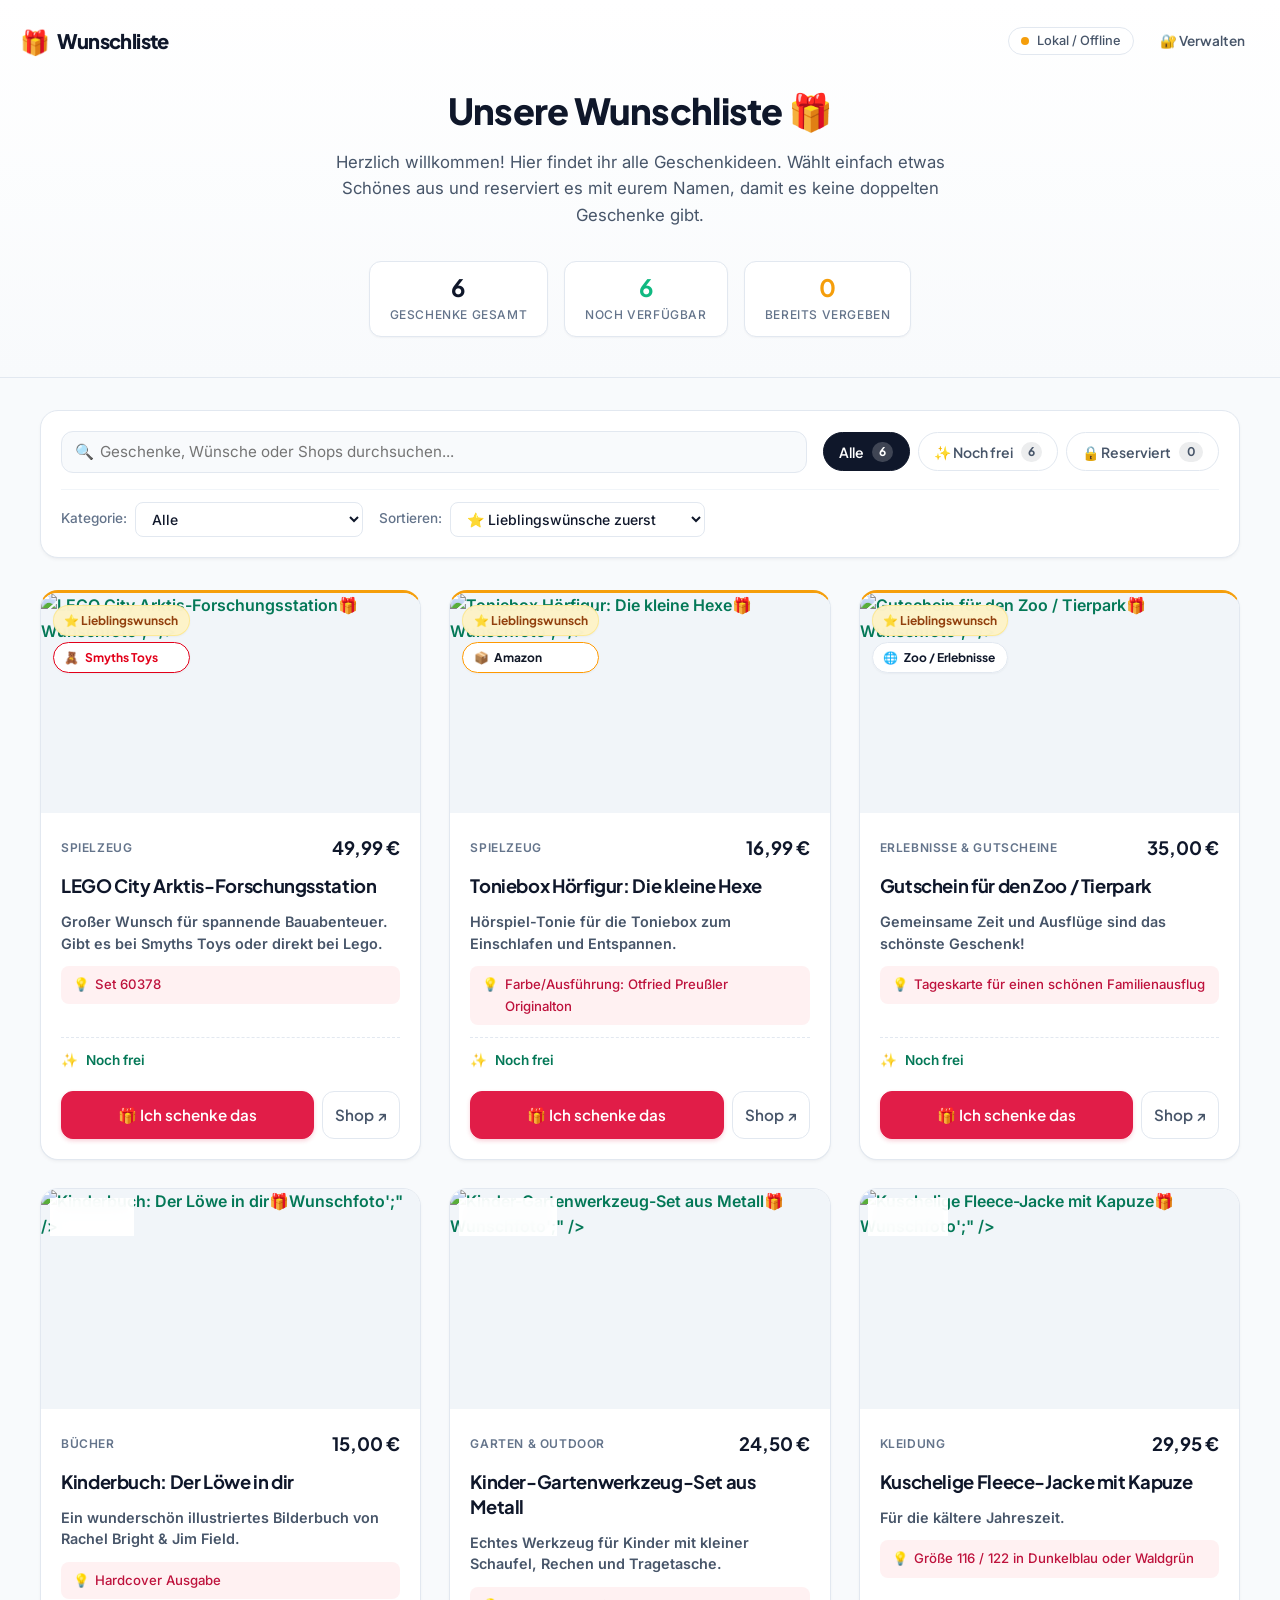
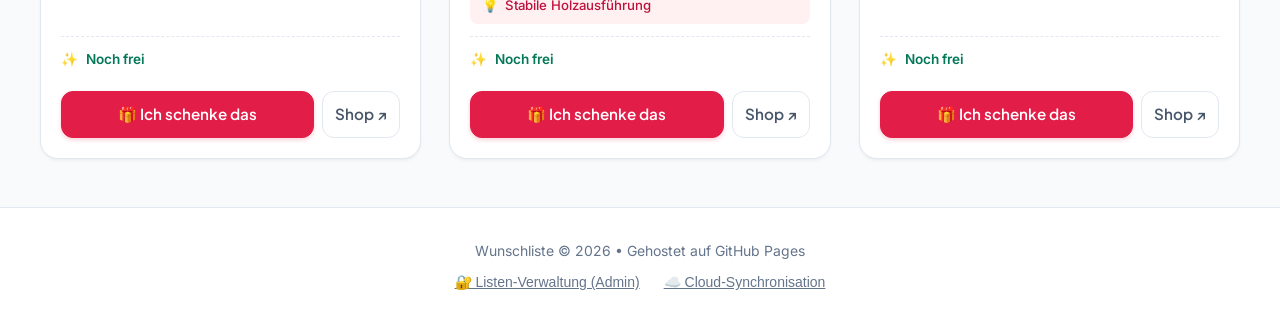
==== index.html @ 48b5f0af "Initial commit: Wunschliste Web-App für GitHub Pages mit Reservierung & Admin-Bereich" ====
<!DOCTYPE html>
<html lang="de">
<head>
  <meta charset="UTF-8" />
  <meta name="viewport" content="width=device-width, initial-scale=1.0" />
  <title>Unsere Wunschliste 🎁</title>
  <meta name="description" content="Gemeinsame Wunschliste für Geschenke von Amazon, Smyths Toys und vielen weiteren Shops. Geschenke ansehen, filtern und einfach reservieren." />

  <!-- OpenGraph / Social Media Sharing -->
  <meta property="og:title" content="Unsere Wunschliste 🎁" />
  <meta property="og:description" content="Finde passende Geschenkideen und reserviere Geschenke direkt online." />
  <meta property="og:type" content="website" />

  <!-- Favicon -->
  <link rel="icon" type="image/svg+xml" href="./assets/favicon.svg" />

  <!-- Stylesheets -->
  <link rel="stylesheet" href="./css/index.css" />
  <link rel="stylesheet" href="./css/components.css" />
  <link rel="stylesheet" href="./css/responsive.css" />
</head>
<body>
  <div id="app">
    <!-- Header & Hero Section -->
    <div id="header-root"></div>

    <!-- Hauptbereich -->
    <div class="main-container">
      <!-- Filter- und Suchleiste -->
      <nav id="filter-root" aria-label="Wunschliste filtern"></nav>

      <!-- Geschenke-Raster / Grid -->
      <main id="grid-root" aria-live="polite"></main>
    </div>

    <!-- Footer -->
    <footer class="app-footer">
      <div class="footer-content">
        <p>Wunschliste &copy; 2026 &bull; Gehostet auf GitHub Pages</p>
        <div class="footer-links">
          <button type="button" id="btn-footer-admin">🔐 Listen-Verwaltung (Admin)</button>
          <button type="button" id="btn-footer-cloud">☁️ Cloud-Synchronisation</button>
        </div>
      </div>
    </footer>
  </div>

  <!-- Modal Container -->
  <div id="modal-root"></div>

  <!-- JavaScript Module -->
  <script type="module" src="./js/app.js"></script>

  <!-- Footer Quick Hooks -->
  <script type="module">
    import { state } from "./js/state.js";
    document.getElementById("btn-footer-admin")?.addEventListener("click", () => state.openModal("admin"));
    document.getElementById("btn-footer-cloud")?.addEventListener("click", () => state.openModal("config"));
  </script>
</body>
</html>
---- css/index.css ----
/**
 * Design-System & Globale Basis-Styles
 */

@import url('https://fonts.googleapis.com/css2?family=Plus+Jakarta+Sans:wght@400;500;600;700;800&family=Inter:wght@400;500;600&display=swap');

:root {
  /* Farbsystem */
  --color-primary: #E11D48;        /* Rose / Feierlich */
  --color-primary-hover: #BE123C;
  --color-primary-light: #FFE4E6;
  --color-primary-subtle: #FFF1F2;

  --color-accent: #F59E0B;         /* Amber / Gold */
  --color-accent-hover: #D97706;

  --color-success: #10B981;        /* Smaragdgrün */
  --color-success-light: #ECFDF5;
  --color-success-border: #A7F3D0;
  --color-success-text: #047857;

  --color-warning: #F59E0B;
  --color-warning-light: #FEF3C7;
  --color-warning-border: #FDE68A;
  --color-warning-text: #B45309;

  --color-danger: #EF4444;
  --color-danger-light: #FEF2F2;
  --color-danger-text: #B91C1C;

  /* Neutraltöne & Oberflächen */
  --bg-app: #F8FAFC;
  --bg-surface: #FFFFFF;
  --bg-surface-alt: #F1F5F9;
  --bg-subtle: #F8FAFC;

  --text-primary: #0F172A;
  --text-secondary: #475569;
  --text-muted: #64748B;
  --text-light: #94A3B8;

  --border-subtle: #F1F5F9;
  --border-default: #E2E8F0;
  --border-hover: #CBD5E1;
  --border-focus: #E11D48;

  /* Schatten */
  --shadow-xs: 0 1px 2px 0 rgba(15, 23, 42, 0.04);
  --shadow-sm: 0 2px 4px -1px rgba(15, 23, 42, 0.06), 0 1px 2px -1px rgba(15, 23, 42, 0.04);
  --shadow-md: 0 4px 12px -2px rgba(15, 23, 42, 0.08), 0 2px 6px -2px rgba(15, 23, 42, 0.04);
  --shadow-lg: 0 10px 25px -3px rgba(15, 23, 42, 0.1), 0 4px 10px -4px rgba(15, 23, 42, 0.05);
  --shadow-xl: 0 20px 35px -5px rgba(15, 23, 42, 0.15), 0 10px 15px -5px rgba(15, 23, 42, 0.05);

  /* Radien */
  --radius-xs: 4px;
  --radius-sm: 8px;
  --radius-md: 12px;
  --radius-lg: 18px;
  --radius-xl: 24px;
  --radius-pill: 9999px;

  /* Typografie */
  --font-family-display: 'Plus Jakarta Sans', system-ui, -apple-system, sans-serif;
  --font-family-body: 'Inter', system-ui, -apple-system, sans-serif;

  /* Animationen */
  --transition-fast: 150ms cubic-bezier(0.4, 0, 0.2, 1);
  --transition-default: 250ms cubic-bezier(0.4, 0, 0.2, 1);
  --transition-spring: 350ms cubic-bezier(0.34, 1.56, 0.64, 1);
}

/* CSS Reset & Box Sizing */
*, *::before, *::after {
  box-sizing: border-box;
  margin: 0;
  padding: 0;
}

html {
  font-size: 16px;
  scroll-behavior: smooth;
  -webkit-font-smoothing: antialiased;
  -moz-osx-font-smoothing: grayscale;
}

body {
  font-family: var(--font-family-body);
  background-color: var(--bg-app);
  color: var(--text-primary);
  line-height: 1.6;
  min-height: 100vh;
  display: flex;
  flex-direction: column;
}

#app {
  display: flex;
  flex-direction: column;
  min-height: 100vh;
}

.main-container {
  width: 100%;
  max-width: 1240px;
  margin: 0 auto;
  padding: 0 1.25rem 3rem 1.25rem;
  flex: 1;
}

/* Typografie */
h1, h2, h3, h4, h5, h6 {
  font-family: var(--font-family-display);
  font-weight: 700;
  color: var(--text-primary);
  line-height: 1.25;
  letter-spacing: -0.02em;
}

a {
  color: var(--color-primary);
  text-decoration: none;
  transition: color var(--transition-fast);
}

a:hover {
  color: var(--color-primary-hover);
  text-decoration: underline;
}

/* Buttons Basis */
.btn {
  display: inline-flex;
  align-items: center;
  justify-content: center;
  gap: 0.5rem;
  font-family: var(--font-family-display);
  font-weight: 600;
  font-size: 0.95rem;
  padding: 0.65rem 1.25rem;
  border-radius: var(--radius-md);
  border: 1px solid transparent;
  cursor: pointer;
  transition: all var(--transition-fast);
  white-space: nowrap;
  user-select: none;
}

.btn:active {
  transform: scale(0.98);
}

.btn-sm {
  font-size: 0.85rem;
  padding: 0.45rem 0.85rem;
  border-radius: var(--radius-sm);
}

.btn-primary {
  background-color: var(--color-primary);
  color: #FFFFFF;
  border-color: var(--color-primary);
  box-shadow: 0 2px 4px rgba(225, 29, 72, 0.2);
}

.btn-primary:hover {
  background-color: var(--color-primary-hover);
  border-color: var(--color-primary-hover);
  box-shadow: 0 4px 8px rgba(225, 29, 72, 0.3);
}

.btn-secondary {
  background-color: var(--bg-surface);
  color: var(--text-primary);
  border-color: var(--border-default);
}

.btn-secondary:hover {
  background-color: var(--bg-surface-alt);
  border-color: var(--border-hover);
}

.btn-outline {
  background-color: transparent;
  color: var(--text-secondary);
  border-color: var(--border-default);
}

.btn-outline:hover {
  background-color: var(--bg-surface-alt);
  color: var(--text-primary);
  border-color: var(--text-secondary);
}

.btn-ghost {
  background-color: transparent;
  color: var(--text-secondary);
  border-color: transparent;
}

.btn-ghost:hover {
  background-color: var(--bg-surface-alt);
  color: var(--text-primary);
}

.btn-danger {
  background-color: var(--color-danger);
  color: #FFFFFF;
  border-color: var(--color-danger);
}

.btn-danger:hover {
  background-color: #DC2626;
}

.btn-danger-text {
  color: var(--color-danger);
}

.btn-danger-text:hover {
  background-color: var(--color-danger-light);
  color: var(--color-danger);
}

/* Footer */
.app-footer {
  background-color: var(--bg-surface);
  border-top: 1px solid var(--border-default);
  padding: 2rem 1.25rem;
  margin-top: auto;
  text-align: center;
  color: var(--text-muted);
  font-size: 0.875rem;
}

.footer-content {
  max-width: 1240px;
  margin: 0 auto;
  display: flex;
  flex-direction: column;
  align-items: center;
  gap: 0.75rem;
}

.footer-links {
  display: flex;
  gap: 1.5rem;
  align-items: center;
  flex-wrap: wrap;
  justify-content: center;
}

.footer-links button {
  background: none;
  border: none;
  color: var(--text-muted);
  font-size: 0.875rem;
  cursor: pointer;
  text-decoration: underline;
  padding: 0;
}

.footer-links button:hover {
  color: var(--color-primary);
}
---- css/components.css ----
/**
 * Komponenten-Styles: Header, Filterleiste, Geschenkkarten, Modals, Toasts
 */

/* ==========================================================================
   1. HEADER & HERO
   ========================================================================== */

.app-header {
  background: linear-gradient(180deg, #FFFFFF 0%, var(--bg-app) 100%);
  border-bottom: 1px solid var(--border-default);
  padding: 1.5rem 1.25rem 2.5rem 1.25rem;
  margin-bottom: 2rem;
}

.header-top-bar {
  max-width: 1240px;
  margin: 0 auto 2rem auto;
  display: flex;
  justify-content: space-between;
  align-items: center;
  flex-wrap: wrap;
  gap: 1rem;
}

.brand-badge {
  display: inline-flex;
  align-items: center;
  gap: 0.5rem;
  font-family: var(--font-family-display);
  font-weight: 800;
  font-size: 1.25rem;
  color: var(--text-primary);
  letter-spacing: -0.03em;
}

.brand-icon {
  font-size: 1.5rem;
  line-height: 1;
}

.header-actions {
  display: flex;
  align-items: center;
  gap: 0.75rem;
  flex-wrap: wrap;
}

.action-pill-btn {
  display: inline-flex;
  align-items: center;
  gap: 0.5rem;
  font-family: var(--font-family-body);
  font-size: 0.8rem;
  font-weight: 500;
  padding: 0.35rem 0.75rem;
  border-radius: var(--radius-pill);
  border: 1px solid var(--border-default);
  background-color: var(--bg-surface);
  color: var(--text-secondary);
  cursor: pointer;
  transition: all var(--transition-fast);
}

.action-pill-btn:hover {
  background-color: var(--bg-surface-alt);
  border-color: var(--border-hover);
}

.status-dot {
  width: 8px;
  height: 8px;
  border-radius: 50%;
  background-color: var(--text-light);
}

.cloud-online .status-dot {
  background-color: var(--color-success);
  box-shadow: 0 0 6px rgba(16, 185, 129, 0.6);
}

.cloud-local .status-dot {
  background-color: var(--color-accent);
}

.hero-section {
  max-width: 800px;
  margin: 0 auto;
  text-align: center;
  display: flex;
  flex-direction: column;
  align-items: center;
  gap: 1rem;
}

.hero-title {
  font-size: 2.25rem;
  font-weight: 800;
  color: var(--text-primary);
  line-height: 1.2;
}

.hero-subtitle {
  font-size: 1.05rem;
  color: var(--text-secondary);
  max-width: 640px;
  line-height: 1.6;
}

.stats-overview {
  display: flex;
  gap: 1rem;
  margin-top: 1rem;
  flex-wrap: wrap;
  justify-content: center;
}

.stat-card {
  background-color: var(--bg-surface);
  border: 1px solid var(--border-default);
  border-radius: var(--radius-md);
  padding: 0.75rem 1.25rem;
  display: flex;
  flex-direction: column;
  align-items: center;
  min-width: 120px;
  box-shadow: var(--shadow-xs);
}

.stat-value {
  font-family: var(--font-family-display);
  font-size: 1.5rem;
  font-weight: 700;
  color: var(--text-primary);
  line-height: 1.1;
}

.stat-label {
  font-size: 0.75rem;
  font-weight: 500;
  color: var(--text-muted);
  text-transform: uppercase;
  letter-spacing: 0.05em;
  margin-top: 0.25rem;
}

.stat-available .stat-value {
  color: var(--color-success);
}

.stat-reserved .stat-value {
  color: var(--color-warning);
}


/* ==========================================================================
   2. FILTER & SEARCH BAR
   ========================================================================== */

.filter-bar-wrapper {
  background-color: var(--bg-surface);
  border: 1px solid var(--border-default);
  border-radius: var(--radius-lg);
  padding: 1.25rem;
  margin-bottom: 2rem;
  box-shadow: var(--shadow-sm);
  display: flex;
  flex-direction: column;
  gap: 1rem;
}

.filter-main-row {
  display: flex;
  gap: 1rem;
  align-items: center;
  flex-wrap: wrap;
}

.search-input-box {
  position: relative;
  flex: 1;
  min-width: 260px;
}

.search-icon {
  position: absolute;
  left: 0.85rem;
  top: 50%;
  transform: translateY(-50%);
  font-size: 0.95rem;
  color: var(--text-light);
  pointer-events: none;
}

.search-input {
  width: 100%;
  font-family: var(--font-family-body);
  font-size: 0.95rem;
  padding: 0.65rem 2.25rem 0.65rem 2.4rem;
  border-radius: var(--radius-md);
  border: 1px solid var(--border-default);
  background-color: var(--bg-subtle);
  color: var(--text-primary);
  outline: none;
  transition: all var(--transition-fast);
}

.search-input:focus {
  background-color: var(--bg-surface);
  border-color: var(--color-primary);
  box-shadow: 0 0 0 3px rgba(225, 29, 72, 0.12);
}

.clear-search-btn {
  position: absolute;
  right: 0.75rem;
  top: 50%;
  transform: translateY(-50%);
  background: none;
  border: none;
  color: var(--text-muted);
  font-size: 1.25rem;
  cursor: pointer;
  line-height: 1;
  padding: 0.2rem;
}

.status-pills-group {
  display: flex;
  gap: 0.5rem;
  flex-wrap: wrap;
}

.status-pill {
  display: inline-flex;
  align-items: center;
  gap: 0.5rem;
  font-family: var(--font-family-display);
  font-size: 0.875rem;
  font-weight: 600;
  padding: 0.55rem 0.95rem;
  border-radius: var(--radius-pill);
  border: 1px solid var(--border-default);
  background-color: var(--bg-surface);
  color: var(--text-secondary);
  cursor: pointer;
  transition: all var(--transition-fast);
}

.status-pill:hover {
  background-color: var(--bg-surface-alt);
  border-color: var(--border-hover);
}

.status-pill.active {
  background-color: var(--text-primary);
  color: #FFFFFF;
  border-color: var(--text-primary);
}

.pill-badge {
  font-size: 0.75rem;
  font-weight: 700;
  padding: 0.15rem 0.45rem;
  border-radius: var(--radius-pill);
  background-color: rgba(15, 23, 42, 0.08);
  color: inherit;
}

.status-pill.active .pill-badge {
  background-color: rgba(255, 255, 255, 0.2);
}

.filter-secondary-row {
  display: flex;
  justify-content: space-between;
  align-items: center;
  flex-wrap: wrap;
  gap: 1rem;
  padding-top: 0.75rem;
  border-top: 1px solid var(--border-subtle);
}

.selects-group {
  display: flex;
  gap: 1rem;
  flex-wrap: wrap;
  align-items: center;
}

.select-wrapper {
  display: flex;
  align-items: center;
  gap: 0.5rem;
}

.select-label {
  font-size: 0.85rem;
  font-weight: 500;
  color: var(--text-muted);
}

.custom-select {
  font-family: var(--font-family-body);
  font-size: 0.875rem;
  font-weight: 500;
  padding: 0.45rem 2rem 0.45rem 0.75rem;
  border-radius: var(--radius-sm);
  border: 1px solid var(--border-default);
  background-color: var(--bg-surface);
  color: var(--text-primary);
  outline: none;
  cursor: pointer;
}

.custom-select:focus {
  border-color: var(--color-primary);
}

.btn-reset-filters {
  background: none;
  border: none;
  color: var(--color-primary);
  font-size: 0.85rem;
  font-weight: 600;
  cursor: pointer;
  padding: 0.25rem 0.5rem;
  border-radius: var(--radius-xs);
}

.btn-reset-filters:hover {
  text-decoration: underline;
}


/* ==========================================================================
   3. GIFT CARDS & GRID
   ========================================================================== */

.gift-grid {
  display: grid;
  grid-template-columns: repeat(auto-fill, minmax(320px, 1fr));
  gap: 1.75rem;
}

.gift-card {
  background-color: var(--bg-surface);
  border: 1px solid var(--border-default);
  border-radius: var(--radius-lg);
  overflow: hidden;
  display: flex;
  flex-direction: column;
  box-shadow: var(--shadow-sm);
  transition: transform var(--transition-default), box-shadow var(--transition-default), border-color var(--transition-default);
  position: relative;
}

.gift-card:hover {
  transform: translateY(-4px);
  box-shadow: var(--shadow-lg);
  border-color: var(--border-hover);
}

.gift-card.is-priority-high {
  border-top: 3px solid var(--color-accent);
}

.gift-card.status-reserved {
  opacity: 0.92;
  background-color: #FAFBFD;
}

.gift-card.status-bought {
  opacity: 0.85;
  background-color: #F8FAFC;
}

/* Card Media */
.card-media-wrapper {
  position: relative;
  width: 100%;
  height: 220px;
  background-color: var(--bg-surface-alt);
  overflow: hidden;
}

.card-img {
  width: 100%;
  height: 100%;
  object-fit: cover;
  transition: transform 400ms ease;
}

.gift-card:hover .card-img {
  transform: scale(1.03);
}

.card-badges-overlay {
  position: absolute;
  top: 0.75rem;
  left: 0.75rem;
  display: flex;
  flex-direction: column;
  gap: 0.4rem;
  z-index: 2;
}

.badge {
  display: inline-flex;
  align-items: center;
  gap: 0.35rem;
  font-family: var(--font-family-display);
  font-size: 0.75rem;
  font-weight: 700;
  padding: 0.3rem 0.65rem;
  border-radius: var(--radius-pill);
  backdrop-filter: blur(8px);
  box-shadow: var(--shadow-xs);
}

.badge-priority {
  background-color: rgba(254, 243, 199, 0.95);
  color: #92400E;
  border: 1px solid rgba(253, 230, 138, 0.8);
}

.badge-shop {
  background-color: rgba(255, 255, 255, 0.95);
  color: var(--text-primary);
  border: 1px solid var(--border-default);
}

/* Shop Badges */
.shop-amazon {
  border-color: #FF9900;
  color: #111827;
}

.shop-smyths {
  border-color: #E2001A;
  color: #E2001A;
}

.shop-thalia {
  border-color: #990033;
  color: #990033;
}

/* Ribbons for reserved/bought */
.card-ribbon {
  position: absolute;
  top: 0.75rem;
  right: 0.75rem;
  padding: 0.35rem 0.75rem;
  border-radius: var(--radius-pill);
  font-family: var(--font-family-display);
  font-size: 0.75rem;
  font-weight: 700;
  z-index: 2;
  box-shadow: var(--shadow-sm);
}

.ribbon-reserved {
  background-color: var(--color-warning-light);
  color: var(--color-warning-text);
  border: 1px solid var(--color-warning-border);
}

.ribbon-bought {
  background-color: var(--bg-surface-alt);
  color: var(--text-muted);
  border: 1px solid var(--border-default);
}

/* Card Content */
.card-content {
  padding: 1.25rem;
  display: flex;
  flex-direction: column;
  flex: 1;
  gap: 0.75rem;
}

.card-header {
  display: flex;
  justify-content: space-between;
  align-items: center;
}

.card-category {
  font-size: 0.75rem;
  font-weight: 600;
  text-transform: uppercase;
  letter-spacing: 0.05em;
  color: var(--text-muted);
}

.card-price {
  font-family: var(--font-family-display);
  font-size: 1.15rem;
  font-weight: 700;
  color: var(--text-primary);
}

.card-title {
  font-size: 1.15rem;
  font-weight: 700;
  line-height: 1.35;
}

.card-title-link {
  color: var(--text-primary);
  text-decoration: none;
}

.card-title-link:hover {
  color: var(--color-primary);
  text-decoration: none;
}

.card-description {
  font-size: 0.9rem;
  color: var(--text-secondary);
  line-height: 1.5;
  display: -webkit-box;
  -webkit-line-clamp: 2;
  -webkit-box-orient: vertical;
  overflow: hidden;
}

.card-note-box {
  display: flex;
  align-items: flex-start;
  gap: 0.4rem;
  background-color: var(--color-primary-subtle);
  border-radius: var(--radius-sm);
  padding: 0.5rem 0.75rem;
  font-size: 0.825rem;
  color: var(--color-primary-hover);
}

.note-text {
  font-weight: 500;
}

/* Status Indicator Box */
.card-status-box {
  margin-top: auto;
  padding-top: 0.75rem;
  border-top: 1px dashed var(--border-default);
}

.status-indicator {
  display: flex;
  align-items: center;
  gap: 0.5rem;
  font-size: 0.85rem;
}

.status-available {
  color: var(--color-success-text);
  font-weight: 600;
}

.status-reserved, .status-bought {
  color: var(--text-secondary);
}

.status-details {
  display: flex;
  flex-direction: column;
}

.status-time {
  font-size: 0.75rem;
  color: var(--text-light);
}

/* Card Actions */
.card-actions {
  display: grid;
  grid-template-columns: 1fr auto;
  gap: 0.5rem;
  margin-top: 0.5rem;
}

.card-actions .btn {
  width: 100%;
}

.btn-shop {
  padding-left: 0.75rem;
  padding-right: 0.75rem;
}

/* Card Admin Bar */
.card-admin-bar {
  display: flex;
  gap: 0.5rem;
  margin-top: 0.5rem;
  padding-top: 0.5rem;
  border-top: 1px solid var(--border-subtle);
}

.btn-admin-action {
  font-size: 0.75rem;
  font-weight: 600;
  padding: 0.25rem 0.5rem;
  background-color: var(--bg-surface-alt);
  border: 1px solid var(--border-default);
  border-radius: var(--radius-xs);
  cursor: pointer;
  color: var(--text-secondary);
}

.btn-admin-action:hover {
  background-color: var(--border-hover);
  color: var(--text-primary);
}


/* ==========================================================================
   4. MODALS & DIALOGS
   ========================================================================== */

.modal-overlay {
  position: fixed;
  top: 0;
  left: 0;
  width: 100vw;
  height: 100vh;
  background-color: rgba(15, 23, 42, 0.65);
  backdrop-filter: blur(4px);
  z-index: 10000;
  display: flex;
  align-items: center;
  justify-content: center;
  padding: 1rem;
  animation: fadeIn 200ms ease forwards;
}

.modal-overlay.modal-leaving {
  animation: fadeOut 200ms ease forwards;
}

.modal-card {
  background-color: var(--bg-surface);
  border-radius: var(--radius-xl);
  box-shadow: var(--shadow-xl);
  width: 100%;
  max-width: 520px;
  max-height: 90vh;
  display: flex;
  flex-direction: column;
  overflow: hidden;
  animation: scaleIn 250ms cubic-bezier(0.16, 1, 0.3, 1) forwards;
}

.modal-admin-dashboard {
  max-width: 680px;
}

.modal-header {
  padding: 1.25rem 1.5rem;
  border-bottom: 1px solid var(--border-default);
  display: flex;
  justify-content: space-between;
  align-items: center;
}

.modal-title {
  font-size: 1.25rem;
  font-weight: 700;
}

.modal-close-btn {
  background: none;
  border: none;
  font-size: 1.75rem;
  color: var(--text-muted);
  cursor: pointer;
  line-height: 1;
  padding: 0.25rem;
}

.modal-close-btn:hover {
  color: var(--text-primary);
}

.modal-body {
  padding: 1.5rem;
  display: flex;
  flex-direction: column;
  gap: 1.25rem;
}

.modal-body-scrollable {
  overflow-y: auto;
}

/* Modal Tabs */
.modal-tabs {
  display: flex;
  border-bottom: 1px solid var(--border-default);
  background-color: var(--bg-surface-alt);
  padding: 0.25rem 1rem 0 1rem;
  gap: 0.5rem;
}

.tab-btn {
  font-family: var(--font-family-display);
  font-size: 0.875rem;
  font-weight: 600;
  padding: 0.65rem 1rem;
  border: none;
  background: none;
  color: var(--text-muted);
  cursor: pointer;
  border-bottom: 2px solid transparent;
  transition: all var(--transition-fast);
}

.tab-btn:hover {
  color: var(--text-primary);
}

.tab-btn.active {
  color: var(--color-primary);
  border-bottom-color: var(--color-primary);
  background-color: var(--bg-surface);
  border-radius: var(--radius-sm) var(--radius-sm) 0 0;
}

.tab-content {
  display: none;
}

.tab-content.active {
  display: block;
}

/* Reserve Summary */
.reserve-product-summary {
  display: flex;
  align-items: center;
  gap: 1rem;
  background-color: var(--bg-surface-alt);
  border-radius: var(--radius-md);
  padding: 0.75rem;
}

.reserve-thumb {
  width: 60px;
  height: 60px;
  object-fit: cover;
  border-radius: var(--radius-sm);
}

.reserve-product-title {
  font-size: 0.95rem;
  font-weight: 600;
  line-height: 1.3;
}

.reserve-product-price {
  font-weight: 700;
  color: var(--color-primary);
  font-size: 0.9rem;
}

.reserve-product-shop {
  font-size: 0.75rem;
  color: var(--text-muted);
  margin-left: 0.5rem;
}

/* Form Styles */
.form-group {
  display: flex;
  flex-direction: column;
  gap: 0.4rem;
  margin-bottom: 1rem;
}

.form-label {
  font-size: 0.875rem;
  font-weight: 600;
  color: var(--text-primary);
}

.required-label::after {
  content: " *";
  color: var(--color-danger);
}

.form-input, .form-select, .form-textarea {
  font-family: var(--font-family-body);
  font-size: 0.95rem;
  padding: 0.65rem 0.85rem;
  border-radius: var(--radius-sm);
  border: 1px solid var(--border-default);
  background-color: var(--bg-surface);
  color: var(--text-primary);
  outline: none;
  transition: border-color var(--transition-fast), box-shadow var(--transition-fast);
}

.form-input:focus, .form-select:focus, .form-textarea:focus {
  border-color: var(--color-primary);
  box-shadow: 0 0 0 3px rgba(225, 29, 72, 0.12);
}

.form-hint {
  font-size: 0.775rem;
  color: var(--text-muted);
  line-height: 1.4;
}

.form-row-grid {
  display: grid;
  grid-template-columns: 1fr 1fr 1.2fr;
  gap: 0.75rem;
}

.modal-actions {
  display: flex;
  justify-content: flex-end;
  gap: 0.75rem;
  margin-top: 1.5rem;
}

/* Radio Option Cards */
.radio-options-grid {
  display: grid;
  grid-template-columns: 1fr 1fr;
  gap: 0.75rem;
}

.radio-option-card {
  display: flex;
  align-items: flex-start;
  gap: 0.5rem;
  padding: 0.75rem;
  border: 1px solid var(--border-default);
  border-radius: var(--radius-md);
  background-color: var(--bg-surface);
  cursor: pointer;
  transition: all var(--transition-fast);
}

.radio-option-card:hover {
  border-color: var(--border-hover);
}

.radio-option-card.active {
  border-color: var(--color-primary);
  background-color: var(--color-primary-subtle);
}

.radio-title {
  display: block;
  font-size: 0.875rem;
  font-weight: 600;
  color: var(--text-primary);
}

.radio-desc {
  display: block;
  font-size: 0.75rem;
  color: var(--text-secondary);
}

/* Reserved Info Box in Cancel Modal */
.reserved-info-box {
  background-color: var(--color-warning-light);
  border: 1px solid var(--color-warning-border);
  border-radius: var(--radius-md);
  padding: 0.75rem 1rem;
  font-size: 0.875rem;
  color: var(--color-warning-text);
}

.reserved-note-quote {
  font-style: italic;
  margin-top: 0.25rem;
  color: #78350F;
}

/* Details & SQL Box */
.setup-instructions-details {
  margin-top: 1rem;
  padding: 0.75rem;
  background-color: var(--bg-surface-alt);
  border-radius: var(--radius-md);
  font-size: 0.85rem;
}

.setup-instructions-details summary {
  font-weight: 600;
  cursor: pointer;
}

.details-content {
  margin-top: 0.75rem;
  display: flex;
  flex-direction: column;
  gap: 0.5rem;
}

.details-content ol {
  padding-left: 1.25rem;
}

.sql-snippet-box {
  background-color: #0F172A;
  color: #F8FAFC;
  padding: 0.75rem;
  border-radius: var(--radius-sm);
  font-family: monospace;
  font-size: 0.75rem;
  overflow-x: auto;
  position: relative;
}

.sql-snippet-box pre {
  margin-bottom: 0.5rem;
}

.divider {
  border: none;
  border-top: 1px solid var(--border-default);
  margin: 1.25rem 0;
}


/* ==========================================================================
   5. TOAST NOTIFICATIONS
   ========================================================================== */

.toast-container {
  position: fixed;
  bottom: 1.5rem;
  right: 1.5rem;
  display: flex;
  flex-direction: column;
  gap: 0.5rem;
  z-index: 99999;
  max-width: 380px;
  pointer-events: none;
}

.toast {
  pointer-events: auto;
  background-color: var(--text-primary);
  color: #FFFFFF;
  padding: 0.85rem 1.15rem;
  border-radius: var(--radius-md);
  box-shadow: var(--shadow-lg);
  display: flex;
  align-items: center;
  gap: 0.75rem;
  font-size: 0.875rem;
  font-weight: 500;
  opacity: 0;
  transform: translateY(12px) scale(0.96);
  transition: all 250ms cubic-bezier(0.16, 1, 0.3, 1);
}

.toast-visible {
  opacity: 1;
  transform: translateY(0) scale(1);
}

.toast-leaving {
  opacity: 0;
  transform: translateY(-8px) scale(0.95);
}

.toast-icon {
  font-size: 1.15rem;
}

.toast-message {
  flex: 1;
  line-height: 1.4;
}

.toast-close {
  background: none;
  border: none;
  color: rgba(255, 255, 255, 0.7);
  font-size: 1.25rem;
  cursor: pointer;
  padding: 0;
  line-height: 1;
}

.toast-close:hover {
  color: #FFFFFF;
}

.toast-success {
  background-color: #064E3B;
  border: 1px solid #059669;
}

.toast-error {
  background-color: #7F1D1D;
  border: 1px solid #DC2626;
}

.toast-info {
  background-color: #0F172A;
  border: 1px solid #334155;
}


/* ==========================================================================
   6. EMPTY STATES & LOADERS
   ========================================================================== */

.empty-state-card {
  background-color: var(--bg-surface);
  border: 1px dashed var(--border-default);
  border-radius: var(--radius-xl);
  padding: 3.5rem 1.5rem;
  text-align: center;
  display: flex;
  flex-direction: column;
  align-items: center;
  gap: 0.75rem;
  margin: 1rem 0;
}

.empty-icon {
  font-size: 3rem;
  line-height: 1;
}

.grid-loading {
  display: flex;
  flex-direction: column;
  align-items: center;
  justify-content: center;
  padding: 4rem 1rem;
  gap: 1rem;
  color: var(--text-muted);
}

.loading-spinner {
  width: 36px;
  height: 36px;
  border: 3px solid var(--border-default);
  border-top-color: var(--color-primary);
  border-radius: 50%;
  animation: spin 800ms linear infinite;
}

/* Animations */
@keyframes spin {
  to { transform: rotate(360deg); }
}

@keyframes fadeIn {
  from { opacity: 0; }
  to { opacity: 1; }
}

@keyframes fadeOut {
  from { opacity: 1; }
  to { opacity: 0; }
}

@keyframes scaleIn {
  from { opacity: 0; transform: scale(0.94); }
  to { opacity: 1; transform: scale(1); }
}
---- css/responsive.css ----
/**
 * Responsive Anpassungen & Mobile Optimierung
 */

@media (max-width: 768px) {
  .app-header {
    padding: 1rem 1rem 1.75rem 1rem;
    margin-bottom: 1.25rem;
  }

  .header-top-bar {
    margin-bottom: 1.25rem;
  }

  .hero-title {
    font-size: 1.75rem;
  }

  .hero-subtitle {
    font-size: 0.95rem;
  }

  .stats-overview {
    gap: 0.5rem;
    width: 100%;
  }

  .stat-card {
    flex: 1;
    min-width: 90px;
    padding: 0.6rem 0.5rem;
  }

  .stat-value {
    font-size: 1.25rem;
  }

  .stat-label {
    font-size: 0.65rem;
  }

  /* Filter Bar Mobile */
  .filter-bar-wrapper {
    padding: 1rem;
    gap: 0.75rem;
  }

  .filter-main-row {
    flex-direction: column;
    align-items: stretch;
  }

  .search-input-box {
    min-width: 100%;
  }

  .status-pills-group {
    overflow-x: auto;
    padding-bottom: 0.25rem;
    -webkit-overflow-scrolling: touch;
    flex-wrap: nowrap;
  }

  .status-pill {
    white-space: nowrap;
    padding: 0.45rem 0.75rem;
    font-size: 0.8rem;
  }

  .filter-secondary-row {
    flex-direction: column;
    align-items: stretch;
    gap: 0.75rem;
  }

  .selects-group {
    flex-direction: column;
    align-items: stretch;
  }

  .select-wrapper {
    width: 100%;
    justify-content: space-between;
  }

  .custom-select {
    flex: 1;
  }

  /* Cards Mobile */
  .gift-grid {
    grid-template-columns: 1fr;
    gap: 1.25rem;
  }

  .card-media-wrapper {
    height: 190px;
  }

  /* Modals Mobile */
  .modal-overlay {
    padding: 0.75rem;
    align-items: flex-end;
  }

  .modal-card {
    max-height: 85vh;
    border-radius: var(--radius-lg) var(--radius-lg) 0 0;
  }

  .form-row-grid {
    grid-template-columns: 1fr;
  }

  .radio-options-grid {
    grid-template-columns: 1fr;
  }

  .toast-container {
    left: 1rem;
    right: 1rem;
    bottom: 1rem;
    max-width: none;
  }
}

@media (min-width: 769px) and (max-width: 1024px) {
  .gift-grid {
    grid-template-columns: repeat(2, 1fr);
  }
}
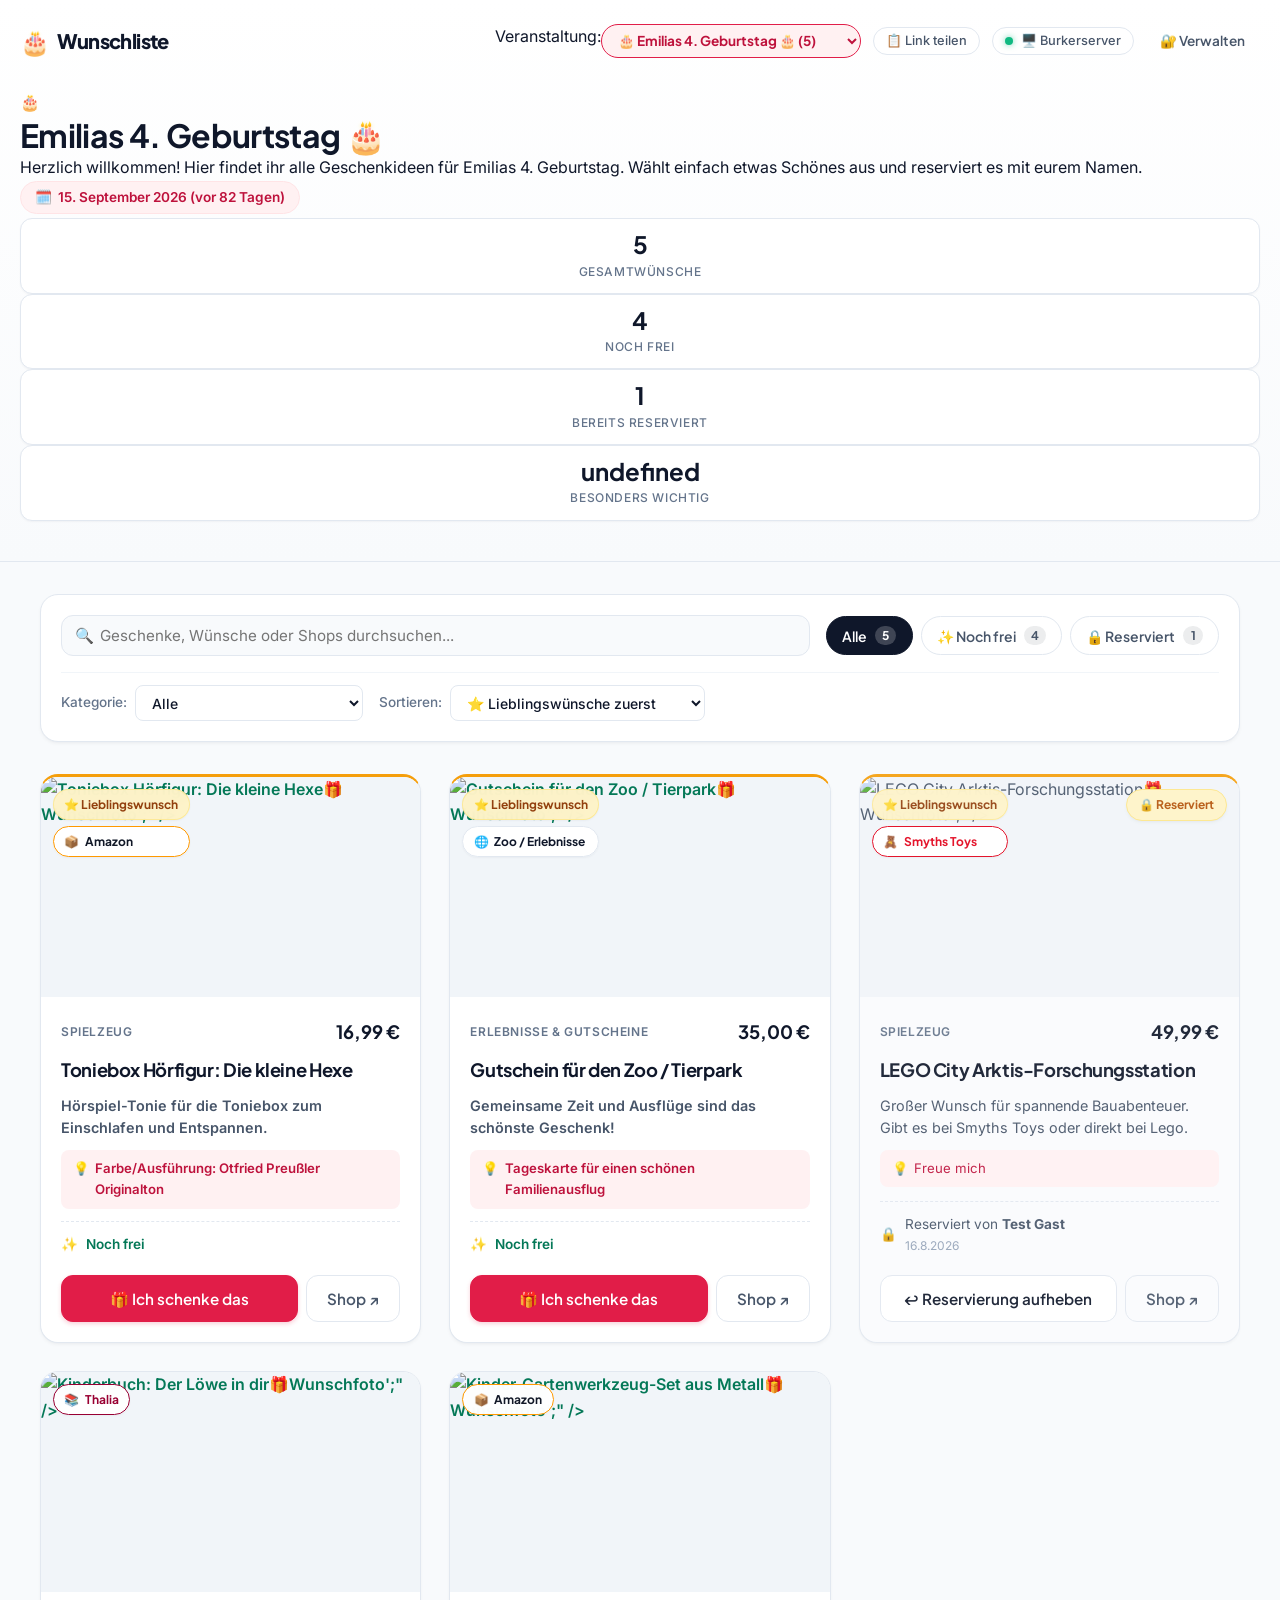
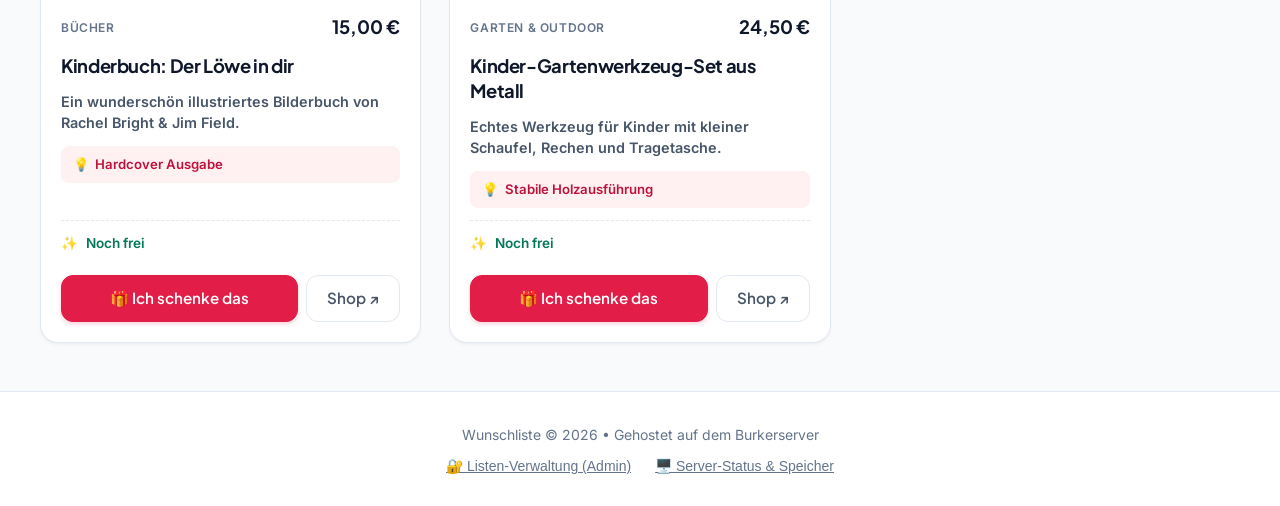
==== commit 4533fd36: "feat: setup Burkerserver REST API and self-hosted gitrunner deployment" ====
--- a/index.html
+++ b/index.html
@@ -36,10 +36,10 @@
     <!-- Footer -->
     <footer class="app-footer">
       <div class="footer-content">
-        <p>Wunschliste &copy; 2026 &bull; Gehostet auf GitHub Pages</p>
+        <p>Wunschliste &copy; 2026 &bull; Gehostet auf dem Burkerserver</p>
         <div class="footer-links">
           <button type="button" id="btn-footer-admin">🔐 Listen-Verwaltung (Admin)</button>
-          <button type="button" id="btn-footer-cloud">☁️ Cloud-Synchronisation</button>
+          <button type="button" id="btn-footer-cloud">🖥️ Server-Status &amp; Speicher</button>
         </div>
       </div>
     </footer>
--- a/css/components.css
+++ b/css/components.css
@@ -1,5 +1,5 @@
 /**
- * Komponenten-Styles: Header, Filterleiste, Geschenkkarten, Modals, Toasts
+ * Komponenten-Styles: Header, Filterleiste, Geschenkkarten, Modals, Toasts, Multi-Events & CSV-Import
  */
 
 /* ==========================================================================
@@ -46,6 +46,40 @@
   flex-wrap: wrap;
 }
 
+/* Event Switcher Dropdown */
+.event-switcher-wrapper {
+  display: inline-flex;
+}
+
+.event-select-dropdown {
+  font-family: var(--font-family-display);
+  font-size: 0.85rem;
+  font-weight: 700;
+  padding: 0.4rem 1.75rem 0.4rem 0.75rem;
+  border-radius: var(--radius-pill);
+  border: 1px solid var(--color-primary);
+  background-color: var(--color-primary-subtle);
+  color: var(--color-primary-hover);
+  cursor: pointer;
+  outline: none;
+  transition: all var(--transition-fast);
+}
+
+.event-select-dropdown:hover {
+  background-color: var(--color-primary-light);
+}
+
+.btn-share-link {
+  border-color: var(--border-hover);
+  font-weight: 600;
+}
+
+.btn-share-link:hover {
+  background-color: var(--color-primary-subtle);
+  color: var(--color-primary);
+  border-color: var(--color-primary);
+}
+
 .action-pill-btn {
   display: inline-flex;
   align-items: center;
@@ -74,12 +108,16 @@
   background-color: var(--text-light);
 }
 
-.cloud-online .status-dot {
+.cloud-online .status-dot,
+.github-online .status-dot,
+.server-online .status-dot {
   background-color: var(--color-success);
   box-shadow: 0 0 6px rgba(16, 185, 129, 0.6);
 }
 
-.cloud-local .status-dot {
+.cloud-local .status-dot,
+.github-local .status-dot,
+.server-local .status-dot {
   background-color: var(--color-accent);
 }
 
@@ -90,7 +128,21 @@
   display: flex;
   flex-direction: column;
   align-items: center;
-  gap: 1rem;
+  gap: 0.75rem;
+}
+
+.event-date-badge {
+  display: inline-flex;
+  align-items: center;
+  gap: 0.4rem;
+  background-color: var(--color-primary-subtle);
+  border: 1px solid var(--color-primary-light);
+  color: var(--color-primary-hover);
+  font-size: 0.85rem;
+  font-weight: 600;
+  padding: 0.3rem 0.85rem;
+  border-radius: var(--radius-pill);
+  margin-bottom: 0.25rem;
 }
 
 .hero-title {
@@ -313,10 +365,6 @@
   cursor: pointer;
 }
 
-.custom-select:focus {
-  border-color: var(--color-primary);
-}
-
 .btn-reset-filters {
   background: none;
   border: none;
@@ -325,7 +373,6 @@
   font-weight: 600;
   cursor: pointer;
   padding: 0.25rem 0.5rem;
-  border-radius: var(--radius-xs);
 }
 
 .btn-reset-filters:hover {
@@ -375,7 +422,6 @@
   background-color: #F8FAFC;
 }
 
-/* Card Media */
 .card-media-wrapper {
   position: relative;
   width: 100%;
@@ -430,23 +476,19 @@
   border: 1px solid var(--border-default);
 }
 
-/* Shop Badges */
-.shop-amazon {
-  border-color: #FF9900;
-  color: #111827;
-}
-
-.shop-smyths {
-  border-color: #E2001A;
-  color: #E2001A;
-}
-
-.shop-thalia {
-  border-color: #990033;
-  color: #990033;
-}
-
-/* Ribbons for reserved/bought */
+.badge-active-event {
+  background-color: var(--color-success-light);
+  color: var(--color-success-text);
+  border: 1px solid var(--color-success-border);
+  font-size: 0.7rem;
+  padding: 0.15rem 0.45rem;
+  border-radius: var(--radius-pill);
+}
+
+.shop-amazon { border-color: #FF9900; color: #111827; }
+.shop-smyths { border-color: #E2001A; color: #E2001A; }
+.shop-thalia { border-color: #990033; color: #990033; }
+
 .card-ribbon {
   position: absolute;
   top: 0.75rem;
@@ -472,7 +514,6 @@
   border: 1px solid var(--border-default);
 }
 
-/* Card Content */
 .card-content {
   padding: 1.25rem;
   display: flex;
@@ -539,11 +580,6 @@
   color: var(--color-primary-hover);
 }
 
-.note-text {
-  font-weight: 500;
-}
-
-/* Status Indicator Box */
 .card-status-box {
   margin-top: auto;
   padding-top: 0.75rem;
@@ -557,26 +593,12 @@
   font-size: 0.85rem;
 }
 
-.status-available {
-  color: var(--color-success-text);
-  font-weight: 600;
-}
-
-.status-reserved, .status-bought {
-  color: var(--text-secondary);
-}
-
-.status-details {
-  display: flex;
-  flex-direction: column;
-}
-
-.status-time {
-  font-size: 0.75rem;
-  color: var(--text-light);
-}
-
-/* Card Actions */
+.status-available { color: var(--color-success-text); font-weight: 600; }
+.status-reserved, .status-bought { color: var(--text-secondary); }
+
+.status-details { display: flex; flex-direction: column; }
+.status-time { font-size: 0.75rem; color: var(--text-light); }
+
 .card-actions {
   display: grid;
   grid-template-columns: 1fr auto;
@@ -584,16 +606,8 @@
   margin-top: 0.5rem;
 }
 
-.card-actions .btn {
-  width: 100%;
-}
-
-.btn-shop {
-  padding-left: 0.75rem;
-  padding-right: 0.75rem;
-}
-
-/* Card Admin Bar */
+.card-actions .btn { width: 100%; }
+
 .card-admin-bar {
   display: flex;
   gap: 0.5rem;
@@ -620,7 +634,7 @@
 
 
 /* ==========================================================================
-   4. MODALS & DIALOGS
+   4. MODALS & MULTI-EVENT & CSV-IMPORT
    ========================================================================== */
 
 .modal-overlay {
@@ -648,7 +662,7 @@
   border-radius: var(--radius-xl);
   box-shadow: var(--shadow-xl);
   width: 100%;
-  max-width: 520px;
+  max-width: 540px;
   max-height: 90vh;
   display: flex;
   flex-direction: column;
@@ -657,7 +671,7 @@
 }
 
 .modal-admin-dashboard {
-  max-width: 680px;
+  max-width: 720px;
 }
 
 .modal-header {
@@ -668,10 +682,7 @@
   align-items: center;
 }
 
-.modal-title {
-  font-size: 1.25rem;
-  font-weight: 700;
-}
+.modal-title { font-size: 1.25rem; font-weight: 700; }
 
 .modal-close-btn {
   background: none;
@@ -683,10 +694,6 @@
   padding: 0.25rem;
 }
 
-.modal-close-btn:hover {
-  color: var(--text-primary);
-}
-
 .modal-body {
   padding: 1.5rem;
   display: flex;
@@ -694,35 +701,32 @@
   gap: 1.25rem;
 }
 
-.modal-body-scrollable {
-  overflow-y: auto;
-}
-
-/* Modal Tabs */
+.modal-body-scrollable { overflow-y: auto; }
+
 .modal-tabs {
   display: flex;
   border-bottom: 1px solid var(--border-default);
   background-color: var(--bg-surface-alt);
   padding: 0.25rem 1rem 0 1rem;
-  gap: 0.5rem;
+  gap: 0.25rem;
+  overflow-x: auto;
 }
 
 .tab-btn {
   font-family: var(--font-family-display);
-  font-size: 0.875rem;
+  font-size: 0.85rem;
   font-weight: 600;
-  padding: 0.65rem 1rem;
+  padding: 0.65rem 0.85rem;
   border: none;
   background: none;
   color: var(--text-muted);
   cursor: pointer;
   border-bottom: 2px solid transparent;
+  white-space: nowrap;
   transition: all var(--transition-fast);
 }
 
-.tab-btn:hover {
-  color: var(--text-primary);
-}
+.tab-btn:hover { color: var(--text-primary); }
 
 .tab-btn.active {
   color: var(--color-primary);
@@ -731,15 +735,227 @@
   border-radius: var(--radius-sm) var(--radius-sm) 0 0;
 }
 
-.tab-content {
-  display: none;
-}
-
-.tab-content.active {
+.tab-content { display: none; }
+.tab-content.active { display: block; }
+
+.tab-section-header {
+  display: flex;
+  justify-content: space-between;
+  align-items: center;
+  margin-bottom: 1rem;
+  gap: 1rem;
+}
+
+/* Event List Items */
+.events-list {
+  display: flex;
+  flex-direction: column;
+  gap: 0.75rem;
+}
+
+.event-list-item {
+  display: flex;
+  align-items: center;
+  gap: 1rem;
+  padding: 0.85rem 1rem;
+  background-color: var(--bg-surface);
+  border: 1px solid var(--border-default);
+  border-radius: var(--radius-md);
+  transition: all var(--transition-fast);
+}
+
+.event-list-item.is-current {
+  border-color: var(--color-primary);
+  background-color: var(--color-primary-subtle);
+}
+
+.event-item-icon {
+  font-size: 1.5rem;
+  line-height: 1;
+}
+
+.event-item-info {
+  flex: 1;
+  display: flex;
+  flex-direction: column;
+  gap: 0.2rem;
+}
+
+.event-item-title-row {
+  display: flex;
+  align-items: center;
+  gap: 0.5rem;
+}
+
+.event-item-meta {
+  font-size: 0.75rem;
+  color: var(--text-muted);
+}
+
+.event-item-meta code {
+  background-color: rgba(15, 23, 42, 0.06);
+  padding: 0.1rem 0.3rem;
+  border-radius: 4px;
+}
+
+.event-item-actions {
+  display: flex;
+  align-items: center;
+  gap: 0.35rem;
+}
+
+.event-editor-card {
+  background-color: var(--bg-surface-alt);
+  border: 1px solid var(--border-default);
+  border-radius: var(--radius-md);
+  padding: 1rem;
+  margin-bottom: 1.25rem;
+}
+
+.event-editor-card h4 {
+  margin-bottom: 0.75rem;
+}
+
+/* CSV & JSON Dropzone & Import Section */
+.import-header-card {
+  display: flex;
+  justify-content: space-between;
+  align-items: flex-start;
+  gap: 1rem;
+  margin-bottom: 1rem;
+  flex-wrap: wrap;
+}
+
+.file-dropzone {
+  border: 2px dashed var(--border-hover);
+  border-radius: var(--radius-lg);
+  padding: 2rem 1.5rem;
+  text-align: center;
+  background-color: var(--bg-subtle);
+  cursor: pointer;
+  transition: all var(--transition-fast);
+  margin-bottom: 1.25rem;
+}
+
+.file-dropzone:hover, .file-dropzone.dragover {
+  border-color: var(--color-primary);
+  background-color: var(--color-primary-subtle);
+}
+
+.dropzone-icon {
+  font-size: 2.25rem;
   display: block;
-}
-
-/* Reserve Summary */
+  margin-bottom: 0.5rem;
+}
+
+.import-preview-box {
+  background-color: var(--bg-surface-alt);
+  border: 1px solid var(--border-default);
+  border-radius: var(--radius-md);
+  padding: 1rem;
+  margin-top: 1rem;
+}
+
+.import-preview-box h4 {
+  margin-bottom: 0.75rem;
+}
+
+.table-responsive {
+  max-height: 220px;
+  overflow-y: auto;
+  border: 1px solid var(--border-default);
+  border-radius: var(--radius-sm);
+  background-color: var(--bg-surface);
+  margin-bottom: 1rem;
+}
+
+.preview-table {
+  width: 100%;
+  border-collapse: collapse;
+  font-size: 0.8rem;
+  text-align: left;
+}
+
+.preview-table th, .preview-table td {
+  padding: 0.5rem 0.65rem;
+  border-bottom: 1px solid var(--border-subtle);
+}
+
+.preview-table th {
+  background-color: var(--bg-surface-alt);
+  font-weight: 700;
+  position: sticky;
+  top: 0;
+  z-index: 1;
+}
+
+.import-mode-selection {
+  display: flex;
+  flex-direction: column;
+  gap: 0.4rem;
+  font-size: 0.85rem;
+}
+
+.radio-label {
+  display: flex;
+  align-items: center;
+  gap: 0.5rem;
+  cursor: pointer;
+}
+
+/* Form Styles */
+.form-group {
+  display: flex;
+  flex-direction: column;
+  gap: 0.4rem;
+  margin-bottom: 1rem;
+}
+
+.form-label {
+  font-size: 0.875rem;
+  font-weight: 600;
+  color: var(--text-primary);
+}
+
+.required-label::after { content: " *"; color: var(--color-danger); }
+
+.form-input, .form-select, .form-textarea {
+  font-family: var(--font-family-body);
+  font-size: 0.95rem;
+  padding: 0.65rem 0.85rem;
+  border-radius: var(--radius-sm);
+  border: 1px solid var(--border-default);
+  background-color: var(--bg-surface);
+  color: var(--text-primary);
+  outline: none;
+  transition: border-color var(--transition-fast), box-shadow var(--transition-fast);
+}
+
+.form-input:focus, .form-select:focus, .form-textarea:focus {
+  border-color: var(--color-primary);
+  box-shadow: 0 0 0 3px rgba(225, 29, 72, 0.12);
+}
+
+.form-hint {
+  font-size: 0.775rem;
+  color: var(--text-muted);
+  line-height: 1.4;
+}
+
+.form-row-grid {
+  display: grid;
+  grid-template-columns: 1fr 1fr 1.2fr;
+  gap: 0.75rem;
+}
+
+.modal-actions {
+  display: flex;
+  justify-content: flex-end;
+  gap: 0.75rem;
+  margin-top: 1.5rem;
+}
+
+/* Reserve Modal */
 .reserve-product-summary {
   display: flex;
   align-items: center;
@@ -768,68 +984,6 @@
   font-size: 0.9rem;
 }
 
-.reserve-product-shop {
-  font-size: 0.75rem;
-  color: var(--text-muted);
-  margin-left: 0.5rem;
-}
-
-/* Form Styles */
-.form-group {
-  display: flex;
-  flex-direction: column;
-  gap: 0.4rem;
-  margin-bottom: 1rem;
-}
-
-.form-label {
-  font-size: 0.875rem;
-  font-weight: 600;
-  color: var(--text-primary);
-}
-
-.required-label::after {
-  content: " *";
-  color: var(--color-danger);
-}
-
-.form-input, .form-select, .form-textarea {
-  font-family: var(--font-family-body);
-  font-size: 0.95rem;
-  padding: 0.65rem 0.85rem;
-  border-radius: var(--radius-sm);
-  border: 1px solid var(--border-default);
-  background-color: var(--bg-surface);
-  color: var(--text-primary);
-  outline: none;
-  transition: border-color var(--transition-fast), box-shadow var(--transition-fast);
-}
-
-.form-input:focus, .form-select:focus, .form-textarea:focus {
-  border-color: var(--color-primary);
-  box-shadow: 0 0 0 3px rgba(225, 29, 72, 0.12);
-}
-
-.form-hint {
-  font-size: 0.775rem;
-  color: var(--text-muted);
-  line-height: 1.4;
-}
-
-.form-row-grid {
-  display: grid;
-  grid-template-columns: 1fr 1fr 1.2fr;
-  gap: 0.75rem;
-}
-
-.modal-actions {
-  display: flex;
-  justify-content: flex-end;
-  gap: 0.75rem;
-  margin-top: 1.5rem;
-}
-
-/* Radio Option Cards */
 .radio-options-grid {
   display: grid;
   grid-template-columns: 1fr 1fr;
@@ -848,29 +1002,15 @@
   transition: all var(--transition-fast);
 }
 
-.radio-option-card:hover {
-  border-color: var(--border-hover);
-}
-
+.radio-option-card:hover { border-color: var(--border-hover); }
 .radio-option-card.active {
   border-color: var(--color-primary);
   background-color: var(--color-primary-subtle);
 }
 
-.radio-title {
-  display: block;
-  font-size: 0.875rem;
-  font-weight: 600;
-  color: var(--text-primary);
-}
-
-.radio-desc {
-  display: block;
-  font-size: 0.75rem;
-  color: var(--text-secondary);
-}
-
-/* Reserved Info Box in Cancel Modal */
+.radio-title { display: block; font-size: 0.875rem; font-weight: 600; }
+.radio-desc { display: block; font-size: 0.75rem; color: var(--text-secondary); }
+
 .reserved-info-box {
   background-color: var(--color-warning-light);
   border: 1px solid var(--color-warning-border);
@@ -886,50 +1026,106 @@
   color: #78350F;
 }
 
-/* Details & SQL Box */
-.setup-instructions-details {
-  margin-top: 1rem;
-  padding: 0.75rem;
-  background-color: var(--bg-surface-alt);
-  border-radius: var(--radius-md);
-  font-size: 0.85rem;
-}
-
-.setup-instructions-details summary {
-  font-weight: 600;
-  cursor: pointer;
-}
-
-.details-content {
-  margin-top: 0.75rem;
-  display: flex;
-  flex-direction: column;
-  gap: 0.5rem;
-}
-
-.details-content ol {
-  padding-left: 1.25rem;
-}
-
-.sql-snippet-box {
-  background-color: #0F172A;
-  color: #F8FAFC;
-  padding: 0.75rem;
-  border-radius: var(--radius-sm);
-  font-family: monospace;
-  font-size: 0.75rem;
-  overflow-x: auto;
-  position: relative;
-}
-
-.sql-snippet-box pre {
-  margin-bottom: 0.5rem;
-}
-
 .divider {
   border: none;
   border-top: 1px solid var(--border-default);
   margin: 1.25rem 0;
+}
+
+/* Burkerserver Config & Status Modal */
+.modal-config {
+  max-width: 580px;
+}
+
+.server-info-card {
+  background-color: var(--bg-surface-alt);
+  border: 1px solid var(--border-default);
+  border-radius: var(--radius-lg);
+  padding: 1.15rem 1.25rem;
+  margin-bottom: 1.25rem;
+}
+
+.server-info-header {
+  display: flex;
+  align-items: flex-start;
+  gap: 0.85rem;
+}
+
+.server-badge-icon {
+  font-size: 1.75rem;
+  line-height: 1;
+}
+
+.server-info-title {
+  font-size: 1rem;
+  font-weight: 700;
+  margin-bottom: 0.25rem;
+  color: var(--text-primary);
+}
+
+.server-info-subtitle {
+  font-size: 0.85rem;
+  color: var(--text-secondary);
+  line-height: 1.45;
+}
+
+.server-features-list {
+  margin-top: 1.25rem;
+  background-color: var(--bg-surface-alt);
+  border: 1px solid var(--border-default);
+  border-radius: var(--radius-md);
+  padding: 0.85rem 1.15rem;
+  font-size: 0.85rem;
+}
+
+.server-features-list h4 {
+  font-size: 0.875rem;
+  font-weight: 600;
+  margin-bottom: 0.5rem;
+  color: var(--text-primary);
+}
+
+.server-features-list ul {
+  margin: 0;
+  padding-left: 1.25rem;
+  line-height: 1.6;
+  color: var(--text-secondary);
+}
+
+.test-result-box {
+  padding: 0.75rem 1rem;
+  border-radius: var(--radius-md);
+  font-size: 0.85rem;
+  line-height: 1.45;
+  margin: 1rem 0;
+  animation: fadeIn 200ms ease;
+}
+
+.test-result-box.info {
+  background-color: var(--bg-surface-alt);
+  border: 1px solid var(--border-default);
+  color: var(--text-secondary);
+}
+
+.test-result-box.success {
+  background-color: #ECFDF5;
+  border: 1px solid #10B981;
+  color: #065F46;
+}
+
+.test-result-box.error {
+  background-color: #FEF2F2;
+  border: 1px solid #EF4444;
+  color: #991B1B;
+}
+
+.sync-actions-box {
+  display: flex;
+  flex-wrap: wrap;
+  gap: 0.5rem;
+  margin: 1.25rem 0;
+  padding-top: 0.75rem;
+  border-top: 1px solid var(--border-default);
 }
 
 
@@ -966,24 +1162,10 @@
   transition: all 250ms cubic-bezier(0.16, 1, 0.3, 1);
 }
 
-.toast-visible {
-  opacity: 1;
-  transform: translateY(0) scale(1);
-}
-
-.toast-leaving {
-  opacity: 0;
-  transform: translateY(-8px) scale(0.95);
-}
-
-.toast-icon {
-  font-size: 1.15rem;
-}
-
-.toast-message {
-  flex: 1;
-  line-height: 1.4;
-}
+.toast-visible { opacity: 1; transform: translateY(0) scale(1); }
+.toast-leaving { opacity: 0; transform: translateY(-8px) scale(0.95); }
+.toast-icon { font-size: 1.15rem; }
+.toast-message { flex: 1; line-height: 1.4; }
 
 .toast-close {
   background: none;
@@ -995,24 +1177,10 @@
   line-height: 1;
 }
 
-.toast-close:hover {
-  color: #FFFFFF;
-}
-
-.toast-success {
-  background-color: #064E3B;
-  border: 1px solid #059669;
-}
-
-.toast-error {
-  background-color: #7F1D1D;
-  border: 1px solid #DC2626;
-}
-
-.toast-info {
-  background-color: #0F172A;
-  border: 1px solid #334155;
-}
+.toast-close:hover { color: #FFFFFF; }
+.toast-success { background-color: #064E3B; border: 1px solid #059669; }
+.toast-error { background-color: #7F1D1D; border: 1px solid #DC2626; }
+.toast-info { background-color: #0F172A; border: 1px solid #334155; }
 
 
 /* ==========================================================================
@@ -1032,10 +1200,7 @@
   margin: 1rem 0;
 }
 
-.empty-icon {
-  font-size: 3rem;
-  line-height: 1;
-}
+.empty-icon { font-size: 3rem; line-height: 1; }
 
 .grid-loading {
   display: flex;
@@ -1056,22 +1221,7 @@
   animation: spin 800ms linear infinite;
 }
 
-/* Animations */
-@keyframes spin {
-  to { transform: rotate(360deg); }
-}
-
-@keyframes fadeIn {
-  from { opacity: 0; }
-  to { opacity: 1; }
-}
-
-@keyframes fadeOut {
-  from { opacity: 1; }
-  to { opacity: 0; }
-}
-
-@keyframes scaleIn {
-  from { opacity: 0; transform: scale(0.94); }
-  to { opacity: 1; transform: scale(1); }
-}
+@keyframes spin { to { transform: rotate(360deg); } }
+@keyframes fadeIn { from { opacity: 0; } to { opacity: 1; } }
+@keyframes fadeOut { from { opacity: 1; } to { opacity: 0; } }
+@keyframes scaleIn { from { opacity: 0; transform: scale(0.94); } to { opacity: 1; transform: scale(1); } }
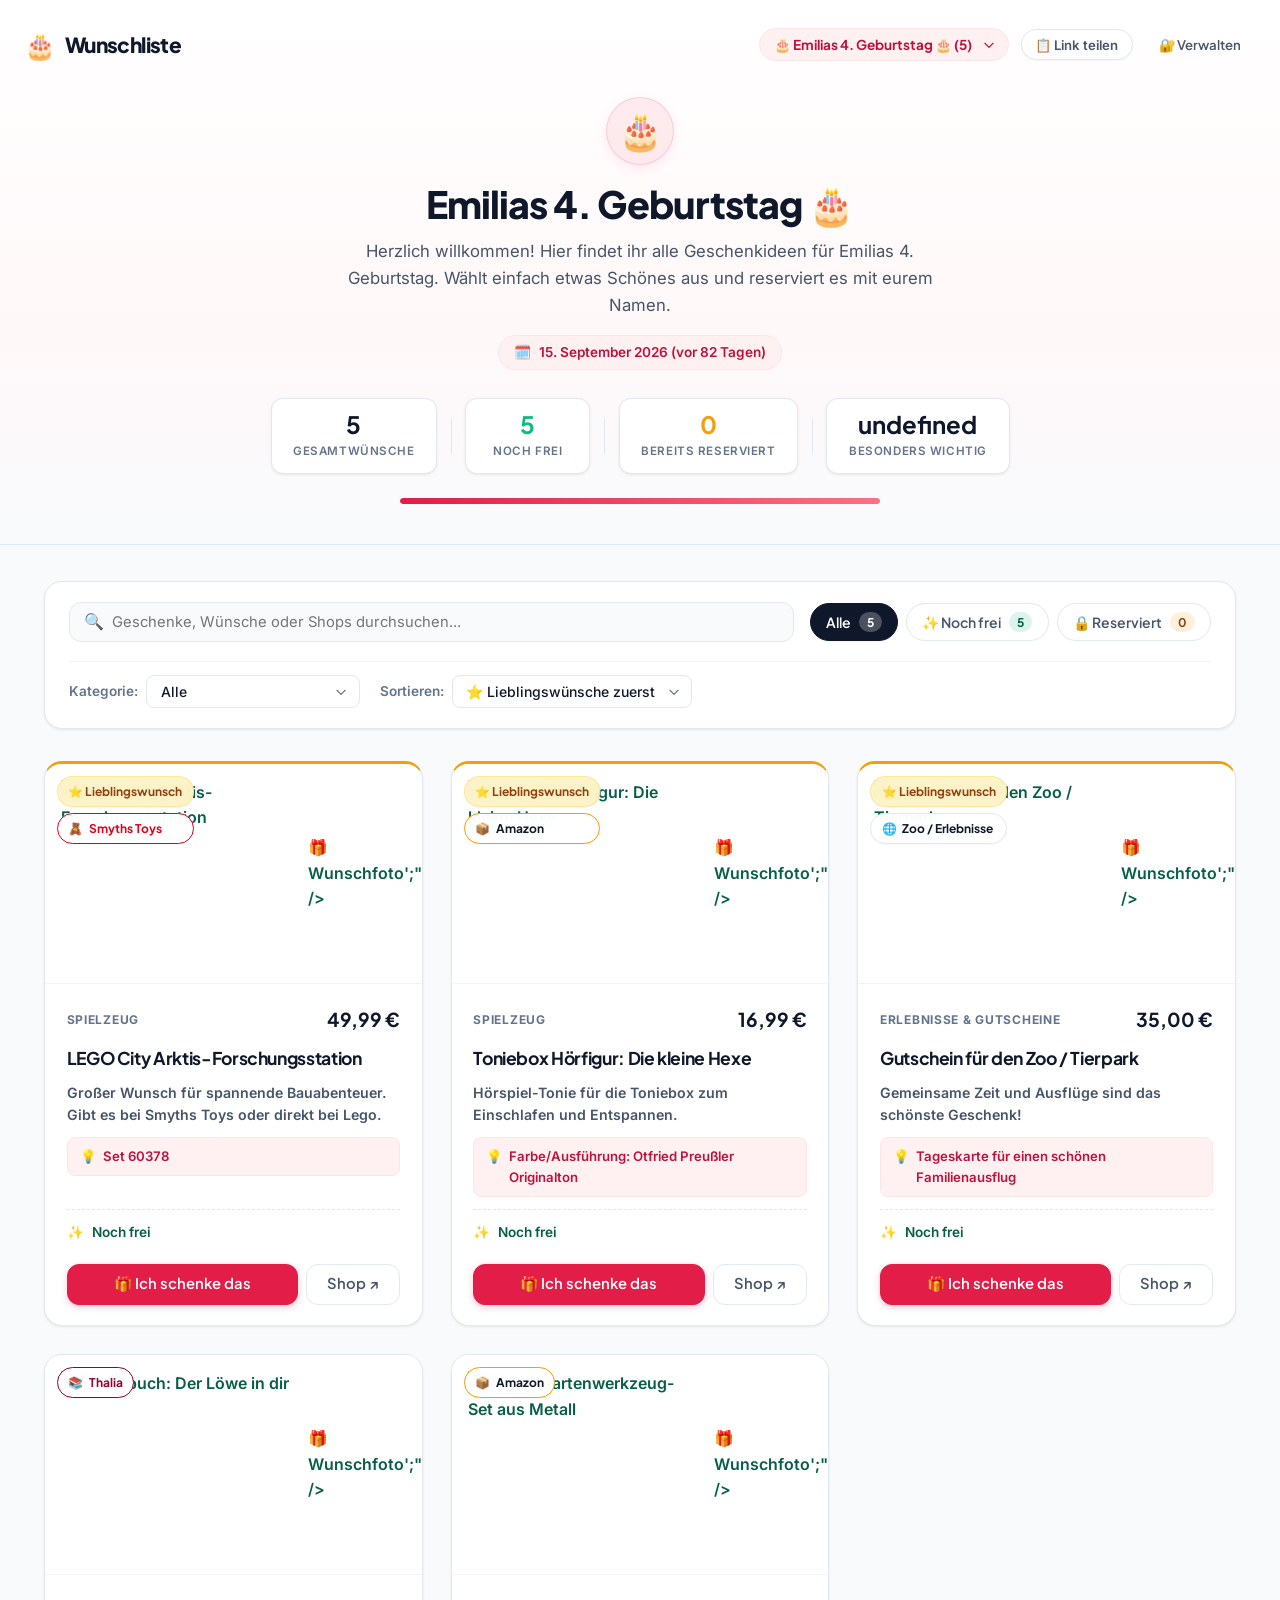
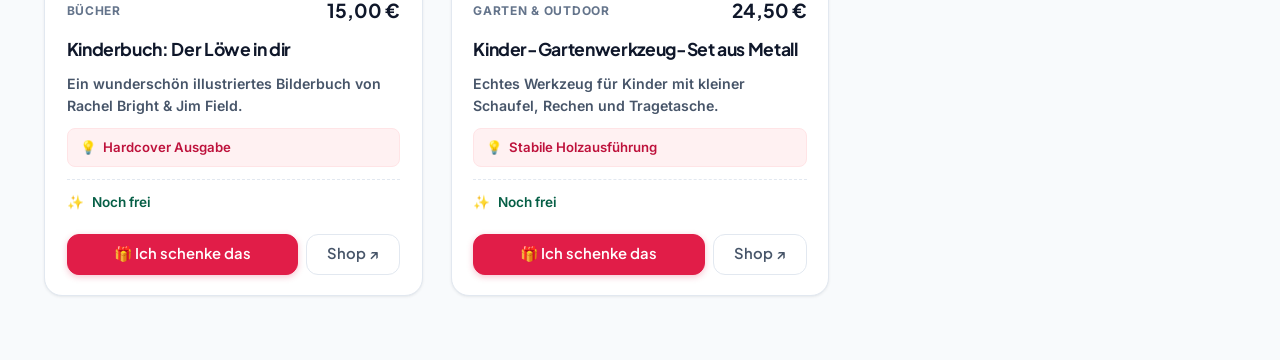
==== commit c4c2907e: "fix(ui): hide server status for non-admins, remove footer, and overhaul CSS styling" ====
--- a/index.html
+++ b/index.html
@@ -32,17 +32,6 @@
       <!-- Geschenke-Raster / Grid -->
       <main id="grid-root" aria-live="polite"></main>
     </div>
-
-    <!-- Footer -->
-    <footer class="app-footer">
-      <div class="footer-content">
-        <p>Wunschliste &copy; 2026 &bull; Gehostet auf dem Burkerserver</p>
-        <div class="footer-links">
-          <button type="button" id="btn-footer-admin">🔐 Listen-Verwaltung (Admin)</button>
-          <button type="button" id="btn-footer-cloud">🖥️ Server-Status &amp; Speicher</button>
-        </div>
-      </div>
-    </footer>
   </div>
 
   <!-- Modal Container -->
@@ -50,12 +39,5 @@
 
   <!-- JavaScript Module -->
   <script type="module" src="./js/app.js"></script>
-
-  <!-- Footer Quick Hooks -->
-  <script type="module">
-    import { state } from "./js/state.js";
-    document.getElementById("btn-footer-admin")?.addEventListener("click", () => state.openModal("admin"));
-    document.getElementById("btn-footer-cloud")?.addEventListener("click", () => state.openModal("config"));
-  </script>
 </body>
 </html>
--- a/css/index.css
+++ b/css/index.css
@@ -1,28 +1,30 @@
 /**
- * Design-System & Globale Basis-Styles
+ * Design-System & Globale Basis-Styles für Wunschliste
  */
 
-@import url('https://fonts.googleapis.com/css2?family=Plus+Jakarta+Sans:wght@400;500;600;700;800&family=Inter:wght@400;500;600&display=swap');
+@import url('https://fonts.googleapis.com/css2?family=Plus+Jakarta+Sans:wght@400;500;600;700;800&family=Inter:wght@400;500;600;700&display=swap');
 
 :root {
   /* Farbsystem */
-  --color-primary: #E11D48;        /* Rose / Feierlich */
+  --color-primary: #E11D48;        /* Rose / Festlich */
   --color-primary-hover: #BE123C;
   --color-primary-light: #FFE4E6;
   --color-primary-subtle: #FFF1F2;
 
-  --color-accent: #F59E0B;         /* Amber / Gold */
+  --color-accent: #F59E0B;         /* Amber / Gold für Favoriten */
   --color-accent-hover: #D97706;
+  --color-accent-light: #FEF3C7;
+  --color-accent-subtle: #FFFBEB;
 
   --color-success: #10B981;        /* Smaragdgrün */
   --color-success-light: #ECFDF5;
   --color-success-border: #A7F3D0;
-  --color-success-text: #047857;
+  --color-success-text: #065F46;
 
   --color-warning: #F59E0B;
   --color-warning-light: #FEF3C7;
   --color-warning-border: #FDE68A;
-  --color-warning-text: #B45309;
+  --color-warning-text: #92400E;
 
   --color-danger: #EF4444;
   --color-danger-light: #FEF2F2;
@@ -46,10 +48,10 @@
 
   /* Schatten */
   --shadow-xs: 0 1px 2px 0 rgba(15, 23, 42, 0.04);
-  --shadow-sm: 0 2px 4px -1px rgba(15, 23, 42, 0.06), 0 1px 2px -1px rgba(15, 23, 42, 0.04);
-  --shadow-md: 0 4px 12px -2px rgba(15, 23, 42, 0.08), 0 2px 6px -2px rgba(15, 23, 42, 0.04);
-  --shadow-lg: 0 10px 25px -3px rgba(15, 23, 42, 0.1), 0 4px 10px -4px rgba(15, 23, 42, 0.05);
-  --shadow-xl: 0 20px 35px -5px rgba(15, 23, 42, 0.15), 0 10px 15px -5px rgba(15, 23, 42, 0.05);
+  --shadow-sm: 0 1px 3px 0 rgba(15, 23, 42, 0.07), 0 1px 2px -1px rgba(15, 23, 42, 0.04);
+  --shadow-md: 0 4px 14px -2px rgba(15, 23, 42, 0.08), 0 2px 6px -2px rgba(15, 23, 42, 0.04);
+  --shadow-lg: 0 12px 28px -4px rgba(15, 23, 42, 0.1), 0 4px 10px -2px rgba(15, 23, 42, 0.05);
+  --shadow-xl: 0 24px 48px -8px rgba(15, 23, 42, 0.16), 0 8px 18px -4px rgba(15, 23, 42, 0.06);
 
   /* Radien */
   --radius-xs: 4px;
@@ -97,13 +99,14 @@
   display: flex;
   flex-direction: column;
   min-height: 100vh;
+  width: 100%;
 }
 
 .main-container {
   width: 100%;
   max-width: 1240px;
   margin: 0 auto;
-  padding: 0 1.25rem 3rem 1.25rem;
+  padding: 0 1.5rem 4rem 1.5rem;
   flex: 1;
 }
 
@@ -124,7 +127,7 @@
 
 a:hover {
   color: var(--color-primary-hover);
-  text-decoration: underline;
+  text-decoration: none;
 }
 
 /* Buttons Basis */
@@ -135,23 +138,31 @@
   gap: 0.5rem;
   font-family: var(--font-family-display);
   font-weight: 600;
-  font-size: 0.95rem;
-  padding: 0.65rem 1.25rem;
+  font-size: 0.925rem;
+  padding: 0.6rem 1.25rem;
   border-radius: var(--radius-md);
   border: 1px solid transparent;
   cursor: pointer;
   transition: all var(--transition-fast);
   white-space: nowrap;
   user-select: none;
+  text-decoration: none;
+  line-height: 1.35;
 }
 
 .btn:active {
   transform: scale(0.98);
 }
 
+.btn:disabled {
+  opacity: 0.6;
+  cursor: not-allowed;
+  transform: none;
+}
+
 .btn-sm {
-  font-size: 0.85rem;
-  padding: 0.45rem 0.85rem;
+  font-size: 0.825rem;
+  padding: 0.4rem 0.85rem;
   border-radius: var(--radius-sm);
 }
 
@@ -159,22 +170,24 @@
   background-color: var(--color-primary);
   color: #FFFFFF;
   border-color: var(--color-primary);
-  box-shadow: 0 2px 4px rgba(225, 29, 72, 0.2);
-}
-
-.btn-primary:hover {
+  box-shadow: 0 2px 6px rgba(225, 29, 72, 0.25);
+}
+
+.btn-primary:hover:not(:disabled) {
   background-color: var(--color-primary-hover);
   border-color: var(--color-primary-hover);
-  box-shadow: 0 4px 8px rgba(225, 29, 72, 0.3);
+  box-shadow: 0 4px 10px rgba(225, 29, 72, 0.35);
+  color: #FFFFFF;
 }
 
 .btn-secondary {
   background-color: var(--bg-surface);
   color: var(--text-primary);
   border-color: var(--border-default);
-}
-
-.btn-secondary:hover {
+  box-shadow: var(--shadow-xs);
+}
+
+.btn-secondary:hover:not(:disabled) {
   background-color: var(--bg-surface-alt);
   border-color: var(--border-hover);
 }
@@ -185,10 +198,10 @@
   border-color: var(--border-default);
 }
 
-.btn-outline:hover {
+.btn-outline:hover:not(:disabled) {
   background-color: var(--bg-surface-alt);
   color: var(--text-primary);
-  border-color: var(--text-secondary);
+  border-color: var(--border-hover);
 }
 
 .btn-ghost {
@@ -197,7 +210,7 @@
   border-color: transparent;
 }
 
-.btn-ghost:hover {
+.btn-ghost:hover:not(:disabled) {
   background-color: var(--bg-surface-alt);
   color: var(--text-primary);
 }
@@ -208,57 +221,29 @@
   border-color: var(--color-danger);
 }
 
-.btn-danger:hover {
+.btn-danger:hover:not(:disabled) {
   background-color: #DC2626;
+  color: #FFFFFF;
 }
 
 .btn-danger-text {
   color: var(--color-danger);
 }
 
-.btn-danger-text:hover {
+.btn-danger-text:hover:not(:disabled) {
   background-color: var(--color-danger-light);
-  color: var(--color-danger);
-}
-
-/* Footer */
-.app-footer {
-  background-color: var(--bg-surface);
-  border-top: 1px solid var(--border-default);
-  padding: 2rem 1.25rem;
-  margin-top: auto;
-  text-align: center;
-  color: var(--text-muted);
-  font-size: 0.875rem;
-}
-
-.footer-content {
-  max-width: 1240px;
-  margin: 0 auto;
-  display: flex;
-  flex-direction: column;
-  align-items: center;
-  gap: 0.75rem;
-}
-
-.footer-links {
-  display: flex;
-  gap: 1.5rem;
-  align-items: center;
-  flex-wrap: wrap;
-  justify-content: center;
-}
-
-.footer-links button {
-  background: none;
-  border: none;
-  color: var(--text-muted);
-  font-size: 0.875rem;
-  cursor: pointer;
-  text-decoration: underline;
+  color: #DC2626;
+}
+
+/* Accessibility */
+.sr-only {
+  position: absolute;
+  width: 1px;
+  height: 1px;
   padding: 0;
-}
-
-.footer-links button:hover {
-  color: var(--color-primary);
-}
+  margin: -1px;
+  overflow: hidden;
+  clip: rect(0, 0, 0, 0);
+  white-space: nowrap;
+  border-width: 0;
+}
--- a/css/components.css
+++ b/css/components.css
@@ -1,5 +1,6 @@
 /**
- * Komponenten-Styles: Header, Filterleiste, Geschenkkarten, Modals, Toasts, Multi-Events & CSV-Import
+ * Komponenten-Styles für Wunschliste:
+ * Header & Hero, Filterleiste, Geschenkkarten & Grid, Modals, Toasts, Multi-Events & CSV-Import
  */
 
 /* ==========================================================================
@@ -7,15 +8,15 @@
    ========================================================================== */
 
 .app-header {
-  background: linear-gradient(180deg, #FFFFFF 0%, var(--bg-app) 100%);
+  background: linear-gradient(180deg, #FFFFFF 0%, #FFF8F9 60%, var(--bg-app) 100%);
   border-bottom: 1px solid var(--border-default);
-  padding: 1.5rem 1.25rem 2.5rem 1.25rem;
-  margin-bottom: 2rem;
+  padding: 1.75rem 1.5rem 2.5rem 1.5rem;
+  margin-bottom: 2.25rem;
 }
 
 .header-top-bar {
   max-width: 1240px;
-  margin: 0 auto 2rem auto;
+  margin: 0 auto 2.25rem auto;
   display: flex;
   justify-content: space-between;
   align-items: center;
@@ -26,17 +27,24 @@
 .brand-badge {
   display: inline-flex;
   align-items: center;
-  gap: 0.5rem;
+  gap: 0.6rem;
   font-family: var(--font-family-display);
   font-weight: 800;
-  font-size: 1.25rem;
+  font-size: 1.3rem;
   color: var(--text-primary);
   letter-spacing: -0.03em;
+  user-select: none;
 }
 
 .brand-icon {
-  font-size: 1.5rem;
+  font-size: 1.6rem;
   line-height: 1;
+  display: inline-block;
+  transition: transform var(--transition-spring);
+}
+
+.brand-badge:hover .brand-icon {
+  transform: scale(1.15) rotate(-6deg);
 }
 
 .header-actions {
@@ -49,35 +57,46 @@
 /* Event Switcher Dropdown */
 .event-switcher-wrapper {
   display: inline-flex;
+  position: relative;
 }
 
 .event-select-dropdown {
   font-family: var(--font-family-display);
   font-size: 0.85rem;
   font-weight: 700;
-  padding: 0.4rem 1.75rem 0.4rem 0.75rem;
+  padding: 0.45rem 2.25rem 0.45rem 0.85rem;
   border-radius: var(--radius-pill);
-  border: 1px solid var(--color-primary);
+  border: 1px solid var(--color-primary-light);
   background-color: var(--color-primary-subtle);
   color: var(--color-primary-hover);
   cursor: pointer;
   outline: none;
+  appearance: none;
+  background-image: url("data:image/svg+xml,%3Csvg xmlns='http://www.w3.org/2000/svg' fill='none' viewBox='0 0 24 24' stroke='%23BE123C'%3E%3Cpath stroke-linecap='round' stroke-linejoin='round' stroke-width='2' d='M19 9l-7 7-7-7'%3E%3C/path%3E%3C/svg%3E");
+  background-repeat: no-repeat;
+  background-position: right 0.75rem center;
+  background-size: 14px 14px;
   transition: all var(--transition-fast);
 }
 
 .event-select-dropdown:hover {
   background-color: var(--color-primary-light);
+  border-color: var(--color-primary);
+}
+
+.event-select-dropdown:focus {
+  box-shadow: 0 0 0 3px rgba(225, 29, 72, 0.15);
 }
 
 .btn-share-link {
-  border-color: var(--border-hover);
+  border-color: var(--border-default);
   font-weight: 600;
 }
 
 .btn-share-link:hover {
   background-color: var(--color-primary-subtle);
-  color: var(--color-primary);
-  border-color: var(--color-primary);
+  color: var(--color-primary-hover);
+  border-color: var(--color-primary-light);
 }
 
 .action-pill-btn {
@@ -85,20 +104,22 @@
   align-items: center;
   gap: 0.5rem;
   font-family: var(--font-family-body);
-  font-size: 0.8rem;
-  font-weight: 500;
-  padding: 0.35rem 0.75rem;
+  font-size: 0.825rem;
+  font-weight: 600;
+  padding: 0.4rem 0.85rem;
   border-radius: var(--radius-pill);
   border: 1px solid var(--border-default);
   background-color: var(--bg-surface);
   color: var(--text-secondary);
   cursor: pointer;
   transition: all var(--transition-fast);
+  box-shadow: var(--shadow-xs);
 }
 
 .action-pill-btn:hover {
   background-color: var(--bg-surface-alt);
   border-color: var(--border-hover);
+  color: var(--text-primary);
 }
 
 .status-dot {
@@ -108,21 +129,19 @@
   background-color: var(--text-light);
 }
 
-.cloud-online .status-dot,
-.github-online .status-dot,
 .server-online .status-dot {
   background-color: var(--color-success);
-  box-shadow: 0 0 6px rgba(16, 185, 129, 0.6);
-}
-
-.cloud-local .status-dot,
-.github-local .status-dot,
-.server-local .status-dot {
-  background-color: var(--color-accent);
-}
-
-.hero-section {
-  max-width: 800px;
+  box-shadow: 0 0 6px rgba(16, 185, 129, 0.7);
+}
+
+.server-offline .status-dot {
+  background-color: var(--color-danger);
+  box-shadow: 0 0 6px rgba(239, 68, 68, 0.7);
+}
+
+/* Header Hero Section */
+.header-hero {
+  max-width: 780px;
   margin: 0 auto;
   text-align: center;
   display: flex;
@@ -131,52 +150,76 @@
   gap: 0.75rem;
 }
 
+.hero-icon-large {
+  font-size: 2.25rem;
+  line-height: 1;
+  width: 68px;
+  height: 68px;
+  border-radius: 50%;
+  background-color: rgba(225, 29, 72, 0.08);
+  border: 1px solid rgba(225, 29, 72, 0.15);
+  display: flex;
+  align-items: center;
+  justify-content: center;
+  box-shadow: 0 4px 12px rgba(225, 29, 72, 0.08);
+  margin-bottom: 0.25rem;
+}
+
+.header-title {
+  font-size: 2.35rem;
+  font-weight: 800;
+  color: var(--text-primary);
+  line-height: 1.2;
+  letter-spacing: -0.025em;
+}
+
+.header-subtitle {
+  font-size: 1.05rem;
+  color: var(--text-secondary);
+  max-width: 620px;
+  line-height: 1.6;
+}
+
 .event-date-badge {
   display: inline-flex;
   align-items: center;
-  gap: 0.4rem;
+  gap: 0.45rem;
   background-color: var(--color-primary-subtle);
   border: 1px solid var(--color-primary-light);
   color: var(--color-primary-hover);
   font-size: 0.85rem;
   font-weight: 600;
-  padding: 0.3rem 0.85rem;
+  padding: 0.35rem 0.95rem;
   border-radius: var(--radius-pill);
-  margin-bottom: 0.25rem;
-}
-
-.hero-title {
-  font-size: 2.25rem;
-  font-weight: 800;
-  color: var(--text-primary);
-  line-height: 1.2;
-}
-
-.hero-subtitle {
-  font-size: 1.05rem;
-  color: var(--text-secondary);
-  max-width: 640px;
-  line-height: 1.6;
-}
-
-.stats-overview {
-  display: flex;
-  gap: 1rem;
-  margin-top: 1rem;
+  margin-top: 0.25rem;
+}
+
+/* Stats Bar */
+.stats-bar {
+  display: flex;
+  align-items: center;
+  justify-content: center;
+  gap: 0.85rem;
+  margin-top: 1.75rem;
   flex-wrap: wrap;
-  justify-content: center;
 }
 
 .stat-card {
   background-color: var(--bg-surface);
   border: 1px solid var(--border-default);
   border-radius: var(--radius-md);
-  padding: 0.75rem 1.25rem;
+  padding: 0.75rem 1.35rem;
   display: flex;
   flex-direction: column;
   align-items: center;
-  min-width: 120px;
-  box-shadow: var(--shadow-xs);
+  min-width: 125px;
+  box-shadow: var(--shadow-sm);
+  transition: transform var(--transition-fast), box-shadow var(--transition-fast);
+}
+
+.stat-card:hover {
+  transform: translateY(-2px);
+  box-shadow: var(--shadow-md);
 }
 
 .stat-value {
@@ -187,21 +230,45 @@
   line-height: 1.1;
 }
 
+.stat-value.stat-available {
+  color: var(--color-success);
+}
+
+.stat-value.stat-reserved {
+  color: var(--color-warning);
+}
+
 .stat-label {
-  font-size: 0.75rem;
-  font-weight: 500;
+  font-size: 0.725rem;
+  font-weight: 600;
   color: var(--text-muted);
   text-transform: uppercase;
   letter-spacing: 0.05em;
-  margin-top: 0.25rem;
-}
-
-.stat-available .stat-value {
-  color: var(--color-success);
-}
-
-.stat-reserved .stat-value {
-  color: var(--color-warning);
+  margin-top: 0.3rem;
+}
+
+.stat-divider {
+  width: 1px;
+  height: 36px;
+  background-color: var(--border-default);
+}
+
+/* Progress Container */
+.progress-container {
+  width: 100%;
+  max-width: 480px;
+  height: 6px;
+  background-color: var(--border-default);
+  border-radius: var(--radius-pill);
+  margin: 1.5rem auto 0 auto;
+  overflow: hidden;
+}
+
+.progress-bar {
+  height: 100%;
+  background: linear-gradient(90deg, var(--color-primary), #FB7185);
+  border-radius: var(--radius-pill);
+  transition: width 500ms cubic-bezier(0.4, 0, 0.2, 1);
 }
 
 
@@ -213,12 +280,12 @@
   background-color: var(--bg-surface);
   border: 1px solid var(--border-default);
   border-radius: var(--radius-lg);
-  padding: 1.25rem;
+  padding: 1.25rem 1.5rem;
   margin-bottom: 2rem;
   box-shadow: var(--shadow-sm);
   display: flex;
   flex-direction: column;
-  gap: 1rem;
+  gap: 1.15rem;
 }
 
 .filter-main-row {
@@ -236,10 +303,10 @@
 
 .search-icon {
   position: absolute;
-  left: 0.85rem;
+  left: 0.95rem;
   top: 50%;
   transform: translateY(-50%);
-  font-size: 0.95rem;
+  font-size: 1rem;
   color: var(--text-light);
   pointer-events: none;
 }
@@ -247,8 +314,8 @@
 .search-input {
   width: 100%;
   font-family: var(--font-family-body);
-  font-size: 0.95rem;
-  padding: 0.65rem 2.25rem 0.65rem 2.4rem;
+  font-size: 0.925rem;
+  padding: 0.65rem 2.25rem 0.65rem 2.6rem;
   border-radius: var(--radius-md);
   border: 1px solid var(--border-default);
   background-color: var(--bg-subtle);
@@ -274,7 +341,13 @@
   font-size: 1.25rem;
   cursor: pointer;
   line-height: 1;
-  padding: 0.2rem;
+  padding: 0.25rem;
+  border-radius: var(--radius-xs);
+  transition: color var(--transition-fast);
+}
+
+.clear-search-btn:hover {
+  color: var(--text-primary);
 }
 
 .status-pills-group {
@@ -290,7 +363,7 @@
   font-family: var(--font-family-display);
   font-size: 0.875rem;
   font-weight: 600;
-  padding: 0.55rem 0.95rem;
+  padding: 0.5rem 0.95rem;
   border-radius: var(--radius-pill);
   border: 1px solid var(--border-default);
   background-color: var(--bg-surface);
@@ -308,19 +381,41 @@
   background-color: var(--text-primary);
   color: #FFFFFF;
   border-color: var(--text-primary);
+  box-shadow: var(--shadow-xs);
 }
 
 .pill-badge {
   font-size: 0.75rem;
   font-weight: 700;
-  padding: 0.15rem 0.45rem;
+  padding: 0.15rem 0.5rem;
   border-radius: var(--radius-pill);
   background-color: rgba(15, 23, 42, 0.08);
   color: inherit;
 }
 
 .status-pill.active .pill-badge {
-  background-color: rgba(255, 255, 255, 0.2);
+  background-color: rgba(255, 255, 255, 0.25);
+  color: #FFFFFF;
+}
+
+.pill-badge-green {
+  background-color: rgba(16, 185, 129, 0.15);
+  color: var(--color-success-text);
+}
+
+.status-pill.active .pill-badge-green {
+  background-color: rgba(255, 255, 255, 0.25);
+  color: #FFFFFF;
+}
+
+.pill-badge-amber {
+  background-color: rgba(245, 158, 11, 0.15);
+  color: var(--color-warning-text);
+}
+
+.status-pill.active .pill-badge-amber {
+  background-color: rgba(255, 255, 255, 0.25);
+  color: #FFFFFF;
 }
 
 .filter-secondary-row {
@@ -329,13 +424,13 @@
   align-items: center;
   flex-wrap: wrap;
   gap: 1rem;
-  padding-top: 0.75rem;
+  padding-top: 0.85rem;
   border-top: 1px solid var(--border-subtle);
 }
 
 .selects-group {
   display: flex;
-  gap: 1rem;
+  gap: 1.25rem;
   flex-wrap: wrap;
   align-items: center;
 }
@@ -348,7 +443,7 @@
 
 .select-label {
   font-size: 0.85rem;
-  font-weight: 500;
+  font-weight: 600;
   color: var(--text-muted);
 }
 
@@ -356,13 +451,24 @@
   font-family: var(--font-family-body);
   font-size: 0.875rem;
   font-weight: 500;
-  padding: 0.45rem 2rem 0.45rem 0.75rem;
+  padding: 0.45rem 2.25rem 0.45rem 0.85rem;
   border-radius: var(--radius-sm);
   border: 1px solid var(--border-default);
   background-color: var(--bg-surface);
   color: var(--text-primary);
   outline: none;
   cursor: pointer;
+  appearance: none;
+  background-image: url("data:image/svg+xml,%3Csvg xmlns='http://www.w3.org/2000/svg' fill='none' viewBox='0 0 24 24' stroke='%2364748B'%3E%3Cpath stroke-linecap='round' stroke-linejoin='round' stroke-width='2' d='M19 9l-7 7-7-7'%3E%3C/path%3E%3C/svg%3E");
+  background-repeat: no-repeat;
+  background-position: right 0.65rem center;
+  background-size: 14px 14px;
+  transition: all var(--transition-fast);
+}
+
+.custom-select:focus {
+  border-color: var(--color-primary);
+  box-shadow: 0 0 0 3px rgba(225, 29, 72, 0.12);
 }
 
 .btn-reset-filters {
@@ -373,9 +479,11 @@
   font-weight: 600;
   cursor: pointer;
   padding: 0.25rem 0.5rem;
+  transition: color var(--transition-fast);
 }
 
 .btn-reset-filters:hover {
+  color: var(--color-primary-hover);
   text-decoration: underline;
 }
 
@@ -413,32 +521,36 @@
 }
 
 .gift-card.status-reserved {
-  opacity: 0.92;
   background-color: #FAFBFD;
 }
 
 .gift-card.status-bought {
-  opacity: 0.85;
   background-color: #F8FAFC;
+  opacity: 0.9;
 }
 
 .card-media-wrapper {
   position: relative;
   width: 100%;
   height: 220px;
-  background-color: var(--bg-surface-alt);
+  background-color: #FFFFFF;
+  display: flex;
+  align-items: center;
+  justify-content: center;
   overflow: hidden;
+  border-bottom: 1px solid var(--border-subtle);
 }
 
 .card-img {
   width: 100%;
   height: 100%;
-  object-fit: cover;
+  object-fit: contain;
+  padding: 1rem;
   transition: transform 400ms ease;
 }
 
 .gift-card:hover .card-img {
-  transform: scale(1.03);
+  transform: scale(1.04);
 }
 
 .card-badges-overlay {
@@ -515,7 +627,7 @@
 }
 
 .card-content {
-  padding: 1.25rem;
+  padding: 1.25rem 1.35rem;
   display: flex;
   flex-direction: column;
   flex: 1;
@@ -530,21 +642,21 @@
 
 .card-category {
   font-size: 0.75rem;
-  font-weight: 600;
+  font-weight: 700;
   text-transform: uppercase;
-  letter-spacing: 0.05em;
+  letter-spacing: 0.06em;
   color: var(--text-muted);
 }
 
 .card-price {
   font-family: var(--font-family-display);
-  font-size: 1.15rem;
+  font-size: 1.2rem;
   font-weight: 700;
   color: var(--text-primary);
 }
 
 .card-title {
-  font-size: 1.15rem;
+  font-size: 1.1rem;
   font-weight: 700;
   line-height: 1.35;
 }
@@ -552,15 +664,15 @@
 .card-title-link {
   color: var(--text-primary);
   text-decoration: none;
+  transition: color var(--transition-fast);
 }
 
 .card-title-link:hover {
   color: var(--color-primary);
-  text-decoration: none;
 }
 
 .card-description {
-  font-size: 0.9rem;
+  font-size: 0.885rem;
   color: var(--text-secondary);
   line-height: 1.5;
   display: -webkit-box;
@@ -572,8 +684,9 @@
 .card-note-box {
   display: flex;
   align-items: flex-start;
-  gap: 0.4rem;
+  gap: 0.45rem;
   background-color: var(--color-primary-subtle);
+  border: 1px solid var(--color-primary-light);
   border-radius: var(--radius-sm);
   padding: 0.5rem 0.75rem;
   font-size: 0.825rem;
@@ -593,11 +706,25 @@
   font-size: 0.85rem;
 }
 
-.status-available { color: var(--color-success-text); font-weight: 600; }
-.status-reserved, .status-bought { color: var(--text-secondary); }
-
-.status-details { display: flex; flex-direction: column; }
-.status-time { font-size: 0.75rem; color: var(--text-light); }
+.status-available {
+  color: var(--color-success-text);
+  font-weight: 600;
+}
+
+.status-reserved,
+.status-bought {
+  color: var(--text-secondary);
+}
+
+.status-details {
+  display: flex;
+  flex-direction: column;
+}
+
+.status-time {
+  font-size: 0.75rem;
+  color: var(--text-light);
+}
 
 .card-actions {
   display: grid;
@@ -606,11 +733,13 @@
   margin-top: 0.5rem;
 }
 
-.card-actions .btn { width: 100%; }
+.card-actions .btn {
+  width: 100%;
+}
 
 .card-admin-bar {
   display: flex;
-  gap: 0.5rem;
+  gap: 0.45rem;
   margin-top: 0.5rem;
   padding-top: 0.5rem;
   border-top: 1px solid var(--border-subtle);
@@ -625,6 +754,7 @@
   border-radius: var(--radius-xs);
   cursor: pointer;
   color: var(--text-secondary);
+  transition: all var(--transition-fast);
 }
 
 .btn-admin-action:hover {
@@ -634,7 +764,7 @@
 
 
 /* ==========================================================================
-   4. MODALS & MULTI-EVENT & CSV-IMPORT
+   4. MODALS & FORMS
    ========================================================================== */
 
 .modal-overlay {
@@ -644,12 +774,12 @@
   width: 100vw;
   height: 100vh;
   background-color: rgba(15, 23, 42, 0.65);
-  backdrop-filter: blur(4px);
+  backdrop-filter: blur(6px);
   z-index: 10000;
   display: flex;
   align-items: center;
   justify-content: center;
-  padding: 1rem;
+  padding: 1.25rem;
   animation: fadeIn 200ms ease forwards;
 }
 
@@ -670,8 +800,16 @@
   animation: scaleIn 250ms cubic-bezier(0.16, 1, 0.3, 1) forwards;
 }
 
+.modal-admin-auth {
+  max-width: 460px;
+}
+
 .modal-admin-dashboard {
-  max-width: 720px;
+  max-width: 740px;
+}
+
+.modal-config {
+  max-width: 580px;
 }
 
 .modal-header {
@@ -680,9 +818,13 @@
   display: flex;
   justify-content: space-between;
   align-items: center;
-}
-
-.modal-title { font-size: 1.25rem; font-weight: 700; }
+  background-color: var(--bg-surface);
+}
+
+.modal-title {
+  font-size: 1.25rem;
+  font-weight: 700;
+}
 
 .modal-close-btn {
   background: none;
@@ -692,6 +834,12 @@
   cursor: pointer;
   line-height: 1;
   padding: 0.25rem;
+  border-radius: var(--radius-sm);
+  transition: color var(--transition-fast);
+}
+
+.modal-close-btn:hover {
+  color: var(--text-primary);
 }
 
 .modal-body {
@@ -701,14 +849,22 @@
   gap: 1.25rem;
 }
 
-.modal-body-scrollable { overflow-y: auto; }
+.modal-body-scrollable {
+  overflow-y: auto;
+}
+
+.modal-intro {
+  font-size: 0.925rem;
+  color: var(--text-secondary);
+  line-height: 1.55;
+}
 
 .modal-tabs {
   display: flex;
   border-bottom: 1px solid var(--border-default);
   background-color: var(--bg-surface-alt);
-  padding: 0.25rem 1rem 0 1rem;
-  gap: 0.25rem;
+  padding: 0.35rem 1rem 0 1rem;
+  gap: 0.35rem;
   overflow-x: auto;
 }
 
@@ -716,7 +872,7 @@
   font-family: var(--font-family-display);
   font-size: 0.85rem;
   font-weight: 600;
-  padding: 0.65rem 0.85rem;
+  padding: 0.65rem 0.95rem;
   border: none;
   background: none;
   color: var(--text-muted);
@@ -726,7 +882,9 @@
   transition: all var(--transition-fast);
 }
 
-.tab-btn:hover { color: var(--text-primary); }
+.tab-btn:hover {
+  color: var(--text-primary);
+}
 
 .tab-btn.active {
   color: var(--color-primary);
@@ -735,14 +893,19 @@
   border-radius: var(--radius-sm) var(--radius-sm) 0 0;
 }
 
-.tab-content { display: none; }
-.tab-content.active { display: block; }
+.tab-content {
+  display: none;
+}
+
+.tab-content.active {
+  display: block;
+}
 
 .tab-section-header {
   display: flex;
   justify-content: space-between;
   align-items: center;
-  margin-bottom: 1rem;
+  margin-bottom: 1.25rem;
   gap: 1rem;
 }
 
@@ -764,6 +927,11 @@
   transition: all var(--transition-fast);
 }
 
+.event-list-item:hover {
+  border-color: var(--border-hover);
+  background-color: var(--bg-subtle);
+}
+
 .event-list-item.is-current {
   border-color: var(--color-primary);
   background-color: var(--color-primary-subtle);
@@ -794,7 +962,7 @@
 
 .event-item-meta code {
   background-color: rgba(15, 23, 42, 0.06);
-  padding: 0.1rem 0.3rem;
+  padding: 0.1rem 0.35rem;
   border-radius: 4px;
 }
 
@@ -808,12 +976,12 @@
   background-color: var(--bg-surface-alt);
   border: 1px solid var(--border-default);
   border-radius: var(--radius-md);
-  padding: 1rem;
+  padding: 1.25rem;
   margin-bottom: 1.25rem;
 }
 
 .event-editor-card h4 {
-  margin-bottom: 0.75rem;
+  margin-bottom: 0.85rem;
 }
 
 /* CSV & JSON Dropzone & Import Section */
@@ -822,14 +990,14 @@
   justify-content: space-between;
   align-items: flex-start;
   gap: 1rem;
-  margin-bottom: 1rem;
+  margin-bottom: 1.25rem;
   flex-wrap: wrap;
 }
 
 .file-dropzone {
   border: 2px dashed var(--border-hover);
   border-radius: var(--radius-lg);
-  padding: 2rem 1.5rem;
+  padding: 2.25rem 1.5rem;
   text-align: center;
   background-color: var(--bg-subtle);
   cursor: pointer;
@@ -837,7 +1005,8 @@
   margin-bottom: 1.25rem;
 }
 
-.file-dropzone:hover, .file-dropzone.dragover {
+.file-dropzone:hover,
+.file-dropzone.dragover {
   border-color: var(--color-primary);
   background-color: var(--color-primary-subtle);
 }
@@ -852,7 +1021,7 @@
   background-color: var(--bg-surface-alt);
   border: 1px solid var(--border-default);
   border-radius: var(--radius-md);
-  padding: 1rem;
+  padding: 1.25rem;
   margin-top: 1rem;
 }
 
@@ -861,7 +1030,7 @@
 }
 
 .table-responsive {
-  max-height: 220px;
+  max-height: 240px;
   overflow-y: auto;
   border: 1px solid var(--border-default);
   border-radius: var(--radius-sm);
@@ -876,8 +1045,9 @@
   text-align: left;
 }
 
-.preview-table th, .preview-table td {
-  padding: 0.5rem 0.65rem;
+.preview-table th,
+.preview-table td {
+  padding: 0.55rem 0.75rem;
   border-bottom: 1px solid var(--border-subtle);
 }
 
@@ -892,8 +1062,8 @@
 .import-mode-selection {
   display: flex;
   flex-direction: column;
-  gap: 0.4rem;
-  font-size: 0.85rem;
+  gap: 0.5rem;
+  font-size: 0.875rem;
 }
 
 .radio-label {
@@ -917,11 +1087,16 @@
   color: var(--text-primary);
 }
 
-.required-label::after { content: " *"; color: var(--color-danger); }
-
-.form-input, .form-select, .form-textarea {
+.required-label::after {
+  content: " *";
+  color: var(--color-danger);
+}
+
+.form-input,
+.form-select,
+.form-textarea {
   font-family: var(--font-family-body);
-  font-size: 0.95rem;
+  font-size: 0.925rem;
   padding: 0.65rem 0.85rem;
   border-radius: var(--radius-sm);
   border: 1px solid var(--border-default);
@@ -931,7 +1106,9 @@
   transition: border-color var(--transition-fast), box-shadow var(--transition-fast);
 }
 
-.form-input:focus, .form-select:focus, .form-textarea:focus {
+.form-input:focus,
+.form-select:focus,
+.form-textarea:focus {
   border-color: var(--color-primary);
   box-shadow: 0 0 0 3px rgba(225, 29, 72, 0.12);
 }
@@ -939,7 +1116,7 @@
 .form-hint {
   font-size: 0.775rem;
   color: var(--text-muted);
-  line-height: 1.4;
+  line-height: 1.45;
 }
 
 .form-row-grid {
@@ -948,40 +1125,80 @@
   gap: 0.75rem;
 }
 
-.modal-actions {
+.input-with-action {
+  position: relative;
+  display: flex;
+  align-items: center;
+}
+
+.input-with-action .form-input {
+  width: 100%;
+  padding-right: 2.75rem;
+}
+
+.btn-input-action {
+  position: absolute;
+  right: 0.5rem;
+  background: none;
+  border: none;
+  cursor: pointer;
+  padding: 0.25rem 0.4rem;
+  font-size: 1rem;
+  color: var(--text-muted);
+  border-radius: var(--radius-xs);
+  transition: color var(--transition-fast);
+}
+
+.btn-input-action:hover {
+  color: var(--text-primary);
+}
+
+.modal-actions,
+.modal-footer {
   display: flex;
   justify-content: flex-end;
+  align-items: center;
   gap: 0.75rem;
   margin-top: 1.5rem;
 }
 
-/* Reserve Modal */
+/* Reserve Modal Specifics */
 .reserve-product-summary {
   display: flex;
   align-items: center;
   gap: 1rem;
   background-color: var(--bg-surface-alt);
   border-radius: var(--radius-md);
-  padding: 0.75rem;
+  padding: 0.85rem;
+  border: 1px solid var(--border-default);
 }
 
 .reserve-thumb {
-  width: 60px;
-  height: 60px;
-  object-fit: cover;
+  width: 64px;
+  height: 64px;
+  object-fit: contain;
+  background: #FFFFFF;
   border-radius: var(--radius-sm);
+  border: 1px solid var(--border-default);
+  padding: 0.25rem;
 }
 
 .reserve-product-title {
   font-size: 0.95rem;
-  font-weight: 600;
+  font-weight: 700;
   line-height: 1.3;
 }
 
 .reserve-product-price {
   font-weight: 700;
   color: var(--color-primary);
-  font-size: 0.9rem;
+  font-size: 0.925rem;
+}
+
+.reserve-product-shop {
+  font-size: 0.8rem;
+  color: var(--text-muted);
+  margin-left: 0.5rem;
 }
 
 .radio-options-grid {
@@ -994,7 +1211,7 @@
   display: flex;
   align-items: flex-start;
   gap: 0.5rem;
-  padding: 0.75rem;
+  padding: 0.85rem;
   border: 1px solid var(--border-default);
   border-radius: var(--radius-md);
   background-color: var(--bg-surface);
@@ -1002,27 +1219,39 @@
   transition: all var(--transition-fast);
 }
 
-.radio-option-card:hover { border-color: var(--border-hover); }
+.radio-option-card:hover {
+  border-color: var(--border-hover);
+}
+
 .radio-option-card.active {
   border-color: var(--color-primary);
   background-color: var(--color-primary-subtle);
 }
 
-.radio-title { display: block; font-size: 0.875rem; font-weight: 600; }
-.radio-desc { display: block; font-size: 0.75rem; color: var(--text-secondary); }
+.radio-title {
+  display: block;
+  font-size: 0.875rem;
+  font-weight: 700;
+}
+
+.radio-desc {
+  display: block;
+  font-size: 0.75rem;
+  color: var(--text-secondary);
+}
 
 .reserved-info-box {
   background-color: var(--color-warning-light);
   border: 1px solid var(--color-warning-border);
   border-radius: var(--radius-md);
-  padding: 0.75rem 1rem;
+  padding: 0.85rem 1rem;
   font-size: 0.875rem;
   color: var(--color-warning-text);
 }
 
 .reserved-note-quote {
   font-style: italic;
-  margin-top: 0.25rem;
+  margin-top: 0.35rem;
   color: #78350F;
 }
 
@@ -1033,10 +1262,6 @@
 }
 
 /* Burkerserver Config & Status Modal */
-.modal-config {
-  max-width: 580px;
-}
-
 .server-info-card {
   background-color: var(--bg-surface-alt);
   border: 1px solid var(--border-default);
@@ -1122,7 +1347,7 @@
 .sync-actions-box {
   display: flex;
   flex-wrap: wrap;
-  gap: 0.5rem;
+  gap: 0.65rem;
   margin: 1.25rem 0;
   padding-top: 0.75rem;
   border-top: 1px solid var(--border-default);
@@ -1162,10 +1387,24 @@
   transition: all 250ms cubic-bezier(0.16, 1, 0.3, 1);
 }
 
-.toast-visible { opacity: 1; transform: translateY(0) scale(1); }
-.toast-leaving { opacity: 0; transform: translateY(-8px) scale(0.95); }
-.toast-icon { font-size: 1.15rem; }
-.toast-message { flex: 1; line-height: 1.4; }
+.toast-visible {
+  opacity: 1;
+  transform: translateY(0) scale(1);
+}
+
+.toast-leaving {
+  opacity: 0;
+  transform: translateY(-8px) scale(0.95);
+}
+
+.toast-icon {
+  font-size: 1.15rem;
+}
+
+.toast-message {
+  flex: 1;
+  line-height: 1.4;
+}
 
 .toast-close {
   background: none;
@@ -1177,10 +1416,24 @@
   line-height: 1;
 }
 
-.toast-close:hover { color: #FFFFFF; }
-.toast-success { background-color: #064E3B; border: 1px solid #059669; }
-.toast-error { background-color: #7F1D1D; border: 1px solid #DC2626; }
-.toast-info { background-color: #0F172A; border: 1px solid #334155; }
+.toast-close:hover {
+  color: #FFFFFF;
+}
+
+.toast-success {
+  background-color: #064E3B;
+  border: 1px solid #059669;
+}
+
+.toast-error {
+  background-color: #7F1D1D;
+  border: 1px solid #DC2626;
+}
+
+.toast-info {
+  background-color: #0F172A;
+  border: 1px solid #334155;
+}
 
 
 /* ==========================================================================
@@ -1200,7 +1453,10 @@
   margin: 1rem 0;
 }
 
-.empty-icon { font-size: 3rem; line-height: 1; }
+.empty-icon {
+  font-size: 3rem;
+  line-height: 1;
+}
 
 .grid-loading {
   display: flex;
@@ -1221,7 +1477,37 @@
   animation: spin 800ms linear infinite;
 }
 
-@keyframes spin { to { transform: rotate(360deg); } }
-@keyframes fadeIn { from { opacity: 0; } to { opacity: 1; } }
-@keyframes fadeOut { from { opacity: 1; } to { opacity: 0; } }
-@keyframes scaleIn { from { opacity: 0; transform: scale(0.94); } to { opacity: 1; transform: scale(1); } }
+@keyframes spin {
+  to {
+    transform: rotate(360deg);
+  }
+}
+
+@keyframes fadeIn {
+  from {
+    opacity: 0;
+  }
+  to {
+    opacity: 1;
+  }
+}
+
+@keyframes fadeOut {
+  from {
+    opacity: 1;
+  }
+  to {
+    opacity: 0;
+  }
+}
+
+@keyframes scaleIn {
+  from {
+    opacity: 0;
+    transform: scale(0.94);
+  }
+  to {
+    opacity: 1;
+    transform: scale(1);
+  }
+}
--- a/css/responsive.css
+++ b/css/responsive.css
@@ -1,34 +1,65 @@
 /**
- * Responsive Anpassungen & Mobile Optimierung
+ * Responsive Anpassungen & Mobile Optimierung für Wunschliste
  */
 
 @media (max-width: 768px) {
   .app-header {
-    padding: 1rem 1rem 1.75rem 1rem;
-    margin-bottom: 1.25rem;
+    padding: 1.25rem 1rem 2rem 1rem;
+    margin-bottom: 1.5rem;
+  }
+
+  .main-container {
+    padding: 0 1rem 3rem 1rem;
   }
 
   .header-top-bar {
-    margin-bottom: 1.25rem;
-  }
-
-  .hero-title {
-    font-size: 1.75rem;
-  }
-
-  .hero-subtitle {
-    font-size: 0.95rem;
-  }
-
-  .stats-overview {
+    margin-bottom: 1.5rem;
+    flex-direction: column;
+    align-items: stretch;
+    gap: 0.75rem;
+  }
+
+  .brand-badge {
+    justify-content: center;
+  }
+
+  .header-actions {
+    justify-content: center;
     gap: 0.5rem;
-    width: 100%;
+  }
+
+  .header-hero {
+    gap: 0.5rem;
+  }
+
+  .hero-icon-large {
+    width: 56px;
+    height: 56px;
+    font-size: 1.85rem;
+  }
+
+  .header-title {
+    font-size: 1.65rem;
+  }
+
+  .header-subtitle {
+    font-size: 0.925rem;
+  }
+
+  .stats-bar {
+    gap: 0.5rem;
+    width: 100%;
+    display: grid;
+    grid-template-columns: repeat(2, 1fr);
+  }
+
+  .stat-divider {
+    display: none;
   }
 
   .stat-card {
-    flex: 1;
-    min-width: 90px;
-    padding: 0.6rem 0.5rem;
+    min-width: 0;
+    padding: 0.65rem 0.5rem;
   }
 
   .stat-value {
@@ -37,17 +68,23 @@
 
   .stat-label {
     font-size: 0.65rem;
+  }
+
+  .progress-container {
+    margin-top: 1rem;
   }
 
   /* Filter Bar Mobile */
   .filter-bar-wrapper {
     padding: 1rem;
-    gap: 0.75rem;
+    gap: 0.85rem;
+    margin-bottom: 1.5rem;
   }
 
   .filter-main-row {
     flex-direction: column;
     align-items: stretch;
+    gap: 0.75rem;
   }
 
   .search-input-box {
@@ -56,15 +93,21 @@
 
   .status-pills-group {
     overflow-x: auto;
-    padding-bottom: 0.25rem;
+    padding-bottom: 0.35rem;
     -webkit-overflow-scrolling: touch;
     flex-wrap: nowrap;
+    scrollbar-width: none;
+  }
+
+  .status-pills-group::-webkit-scrollbar {
+    display: none;
   }
 
   .status-pill {
     white-space: nowrap;
     padding: 0.45rem 0.75rem;
     font-size: 0.8rem;
+    flex-shrink: 0;
   }
 
   .filter-secondary-row {
@@ -76,6 +119,7 @@
   .selects-group {
     flex-direction: column;
     align-items: stretch;
+    gap: 0.75rem;
   }
 
   .select-wrapper {
@@ -85,6 +129,7 @@
 
   .custom-select {
     flex: 1;
+    width: 100%;
   }
 
   /* Cards Mobile */
@@ -99,13 +144,22 @@
 
   /* Modals Mobile */
   .modal-overlay {
-    padding: 0.75rem;
+    padding: 0.5rem;
     align-items: flex-end;
   }
 
   .modal-card {
-    max-height: 85vh;
-    border-radius: var(--radius-lg) var(--radius-lg) 0 0;
+    max-height: 88vh;
+    border-radius: var(--radius-xl) var(--radius-xl) 0 0;
+  }
+
+  .modal-header {
+    padding: 1rem 1.25rem;
+  }
+
+  .modal-body {
+    padding: 1.25rem;
+    gap: 1rem;
   }
 
   .form-row-grid {
@@ -114,6 +168,11 @@
 
   .radio-options-grid {
     grid-template-columns: 1fr;
+  }
+
+  .import-header-card {
+    flex-direction: column;
+    align-items: stretch;
   }
 
   .toast-container {
@@ -127,5 +186,33 @@
 @media (min-width: 769px) and (max-width: 1024px) {
   .gift-grid {
     grid-template-columns: repeat(2, 1fr);
+    gap: 1.5rem;
+  }
+
+  .stats-bar {
+    gap: 0.65rem;
+  }
+
+  .stat-card {
+    min-width: 110px;
+    padding: 0.65rem 1rem;
   }
 }
+
+@media (max-width: 480px) {
+  .card-actions {
+    grid-template-columns: 1fr;
+  }
+
+  .header-actions {
+    flex-wrap: wrap;
+  }
+
+  .event-select-dropdown {
+    width: 100%;
+  }
+
+  .event-switcher-wrapper {
+    width: 100%;
+  }
+}
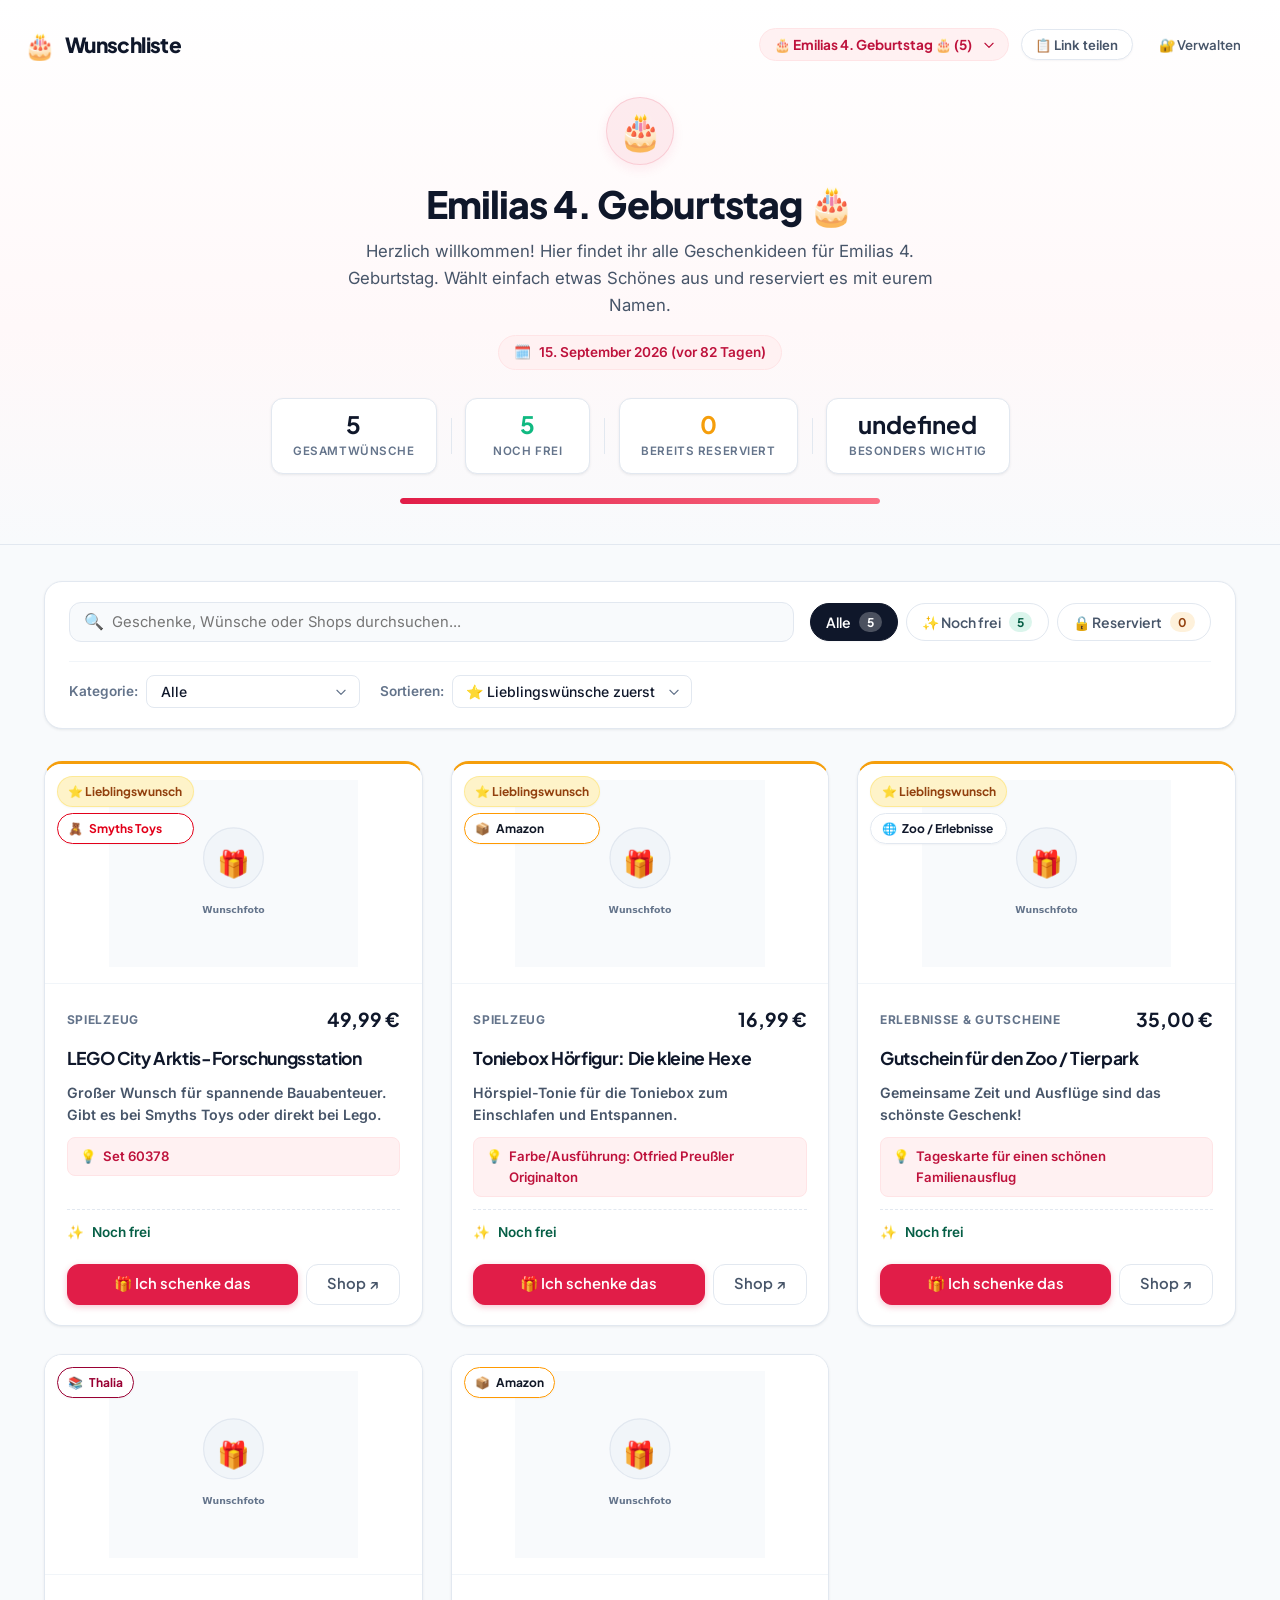
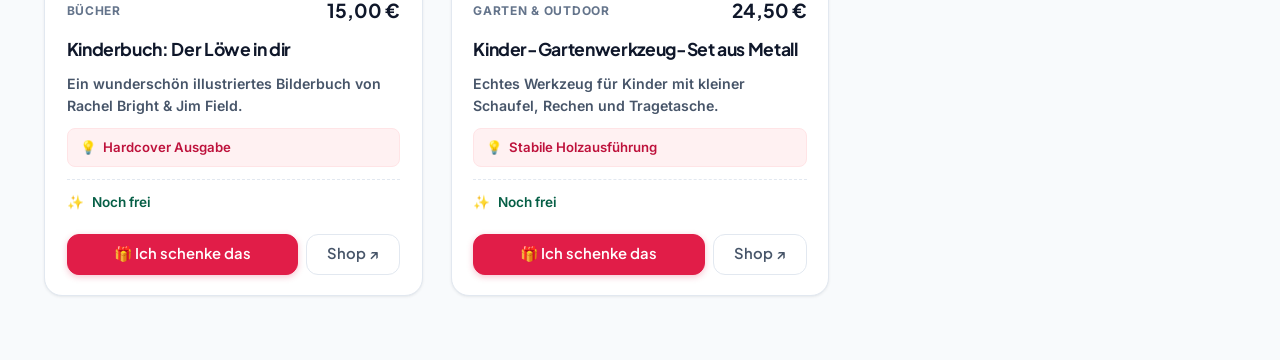
==== commit 6e0dcf8d: "fix(deploy): fix deployment target directory resolution, kill stale server process, and disable cach" ====
--- a/index.html
+++ b/index.html
@@ -15,9 +15,9 @@
   <link rel="icon" type="image/svg+xml" href="./assets/favicon.svg" />
 
   <!-- Stylesheets -->
-  <link rel="stylesheet" href="./css/index.css" />
-  <link rel="stylesheet" href="./css/components.css" />
-  <link rel="stylesheet" href="./css/responsive.css" />
+  <link rel="stylesheet" href="./css/index.css?v=2.2" />
+  <link rel="stylesheet" href="./css/components.css?v=2.2" />
+  <link rel="stylesheet" href="./css/responsive.css?v=2.2" />
 </head>
 <body>
   <div id="app">
@@ -38,6 +38,6 @@
   <div id="modal-root"></div>
 
   <!-- JavaScript Module -->
-  <script type="module" src="./js/app.js"></script>
+  <script type="module" src="./js/app.js?v=2.2"></script>
 </body>
 </html>
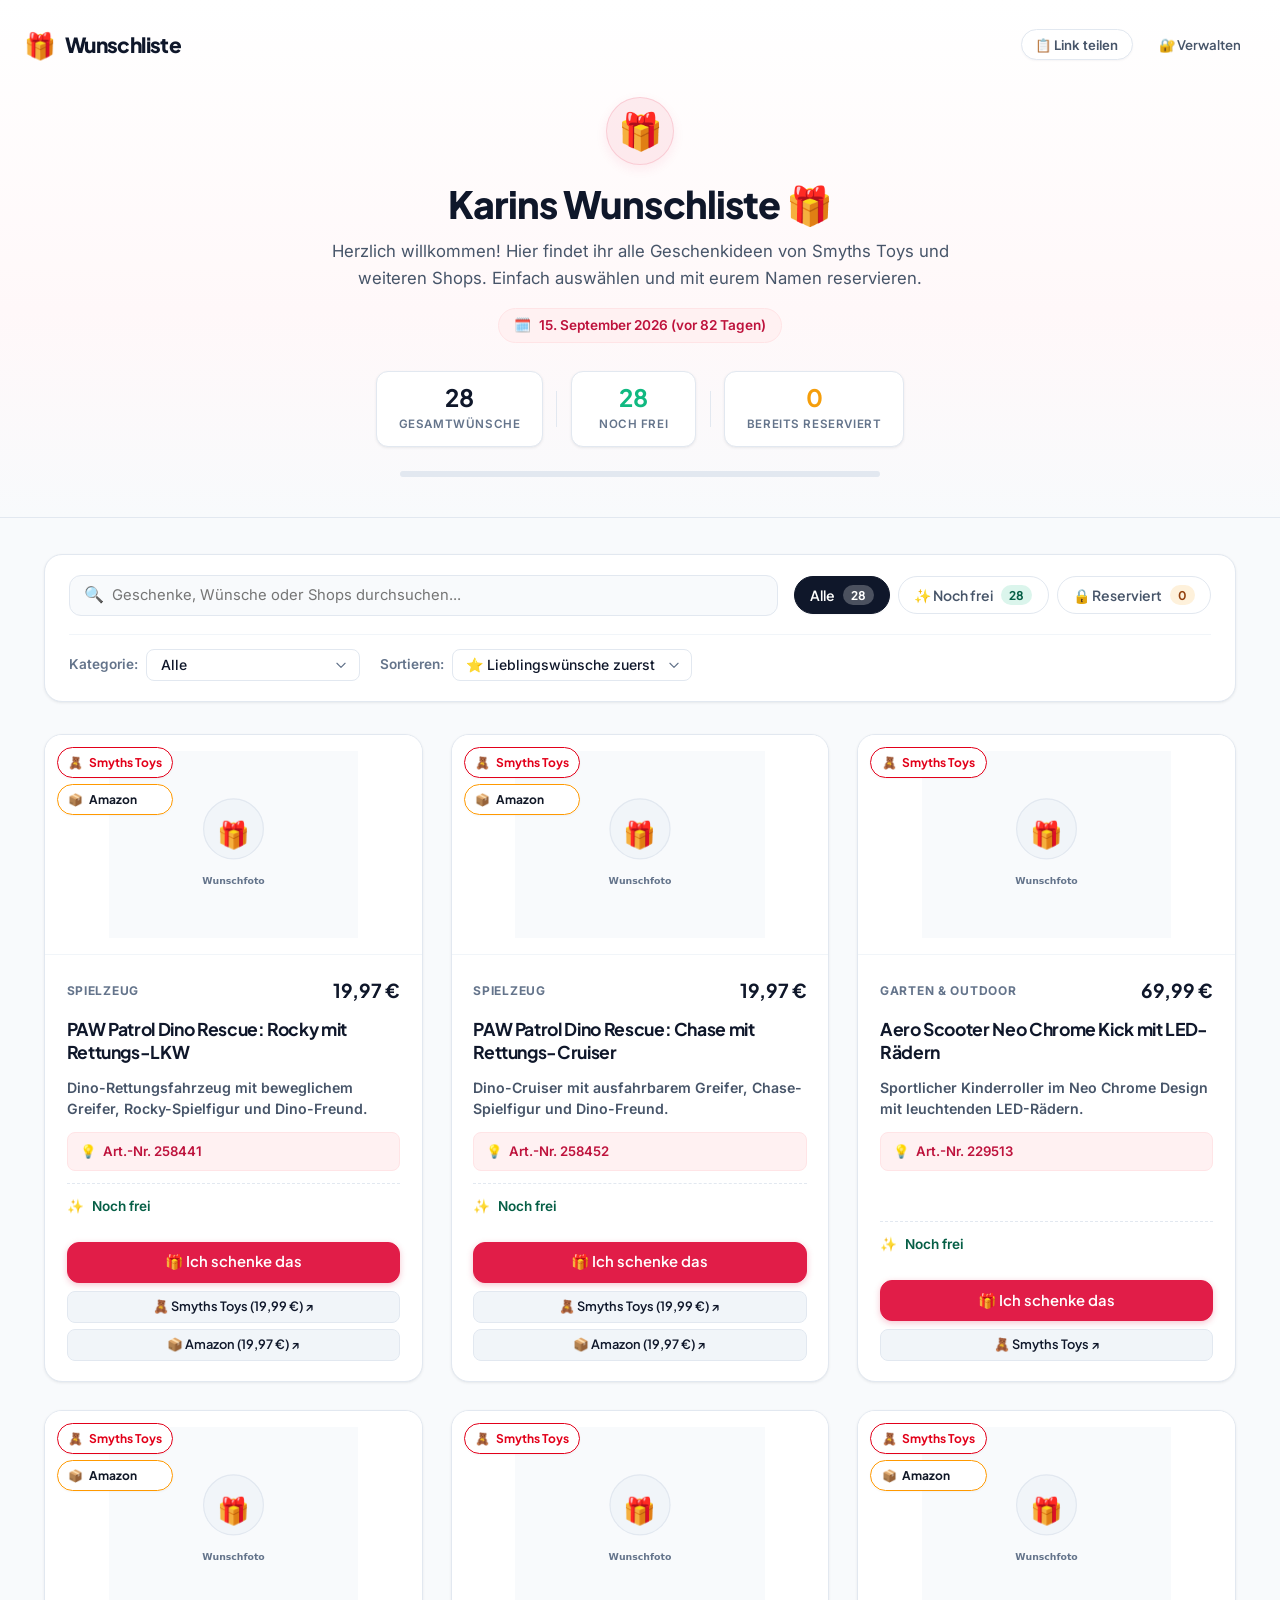
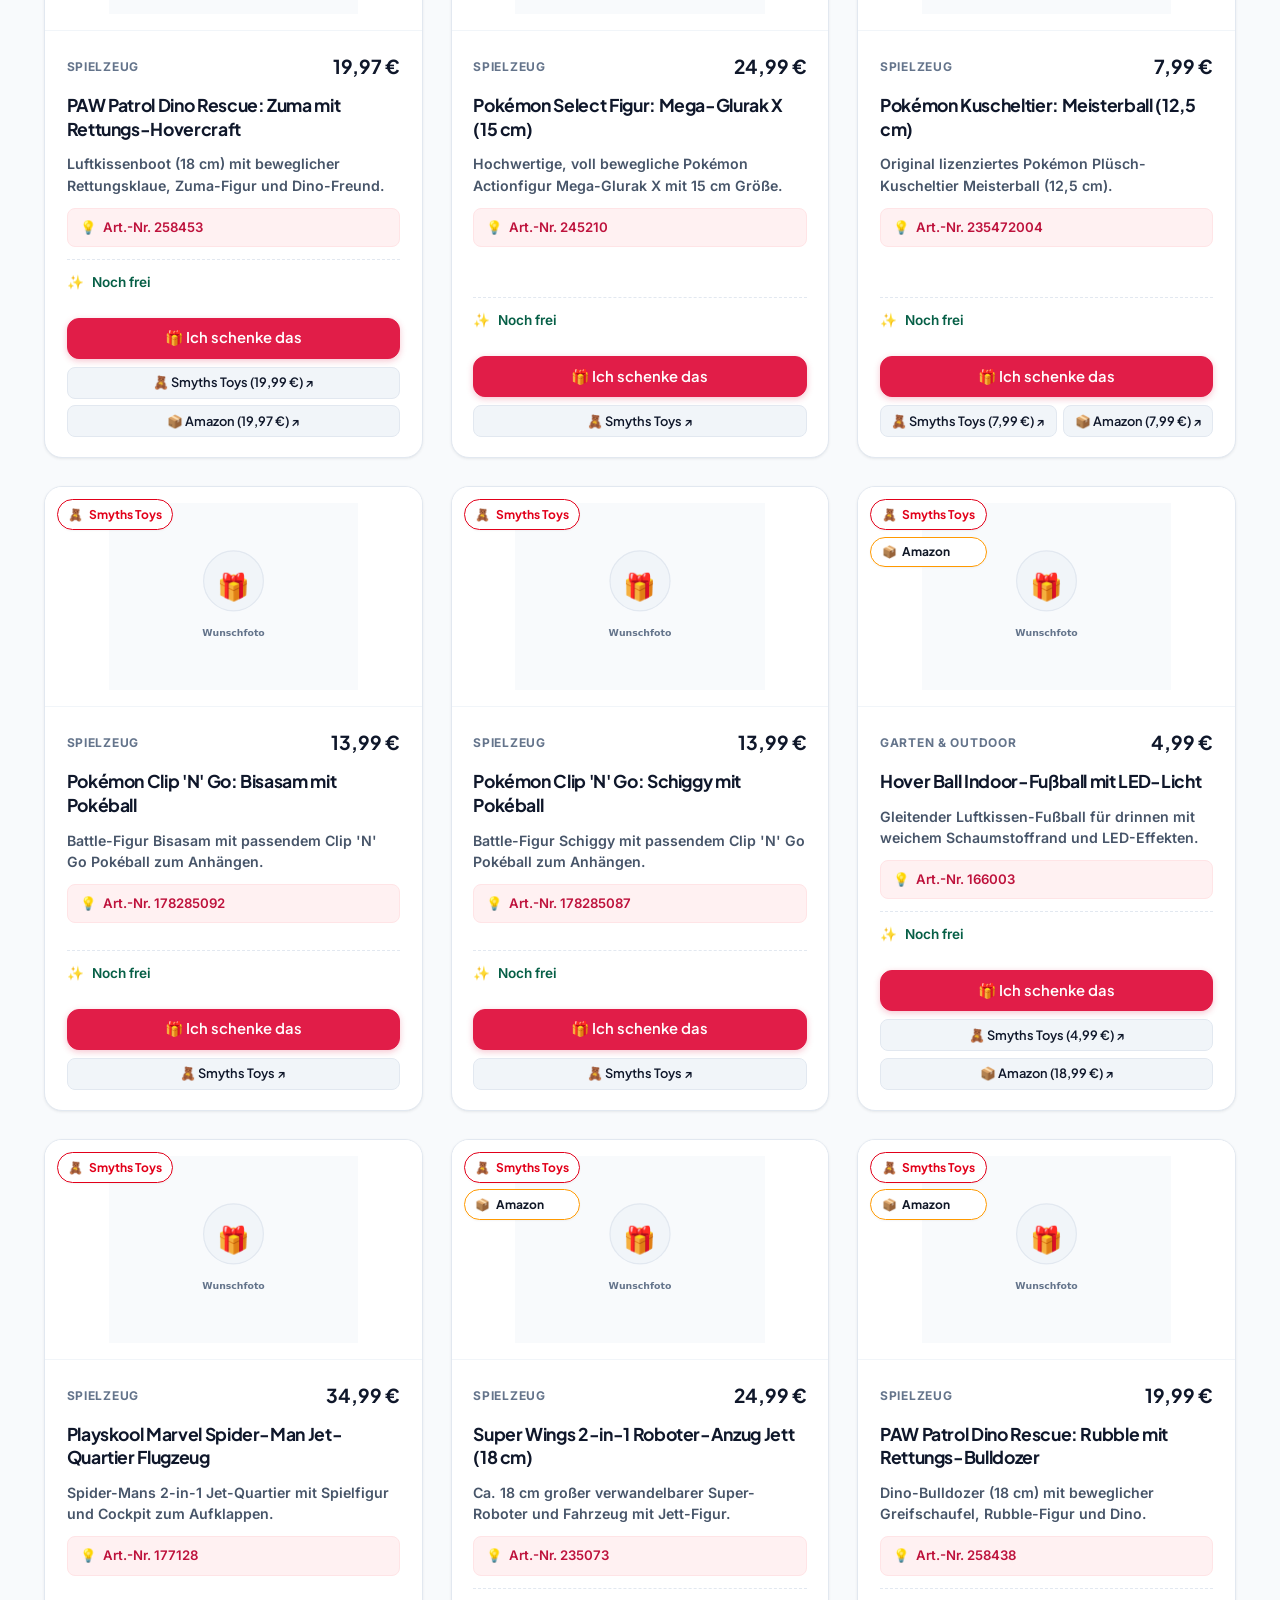
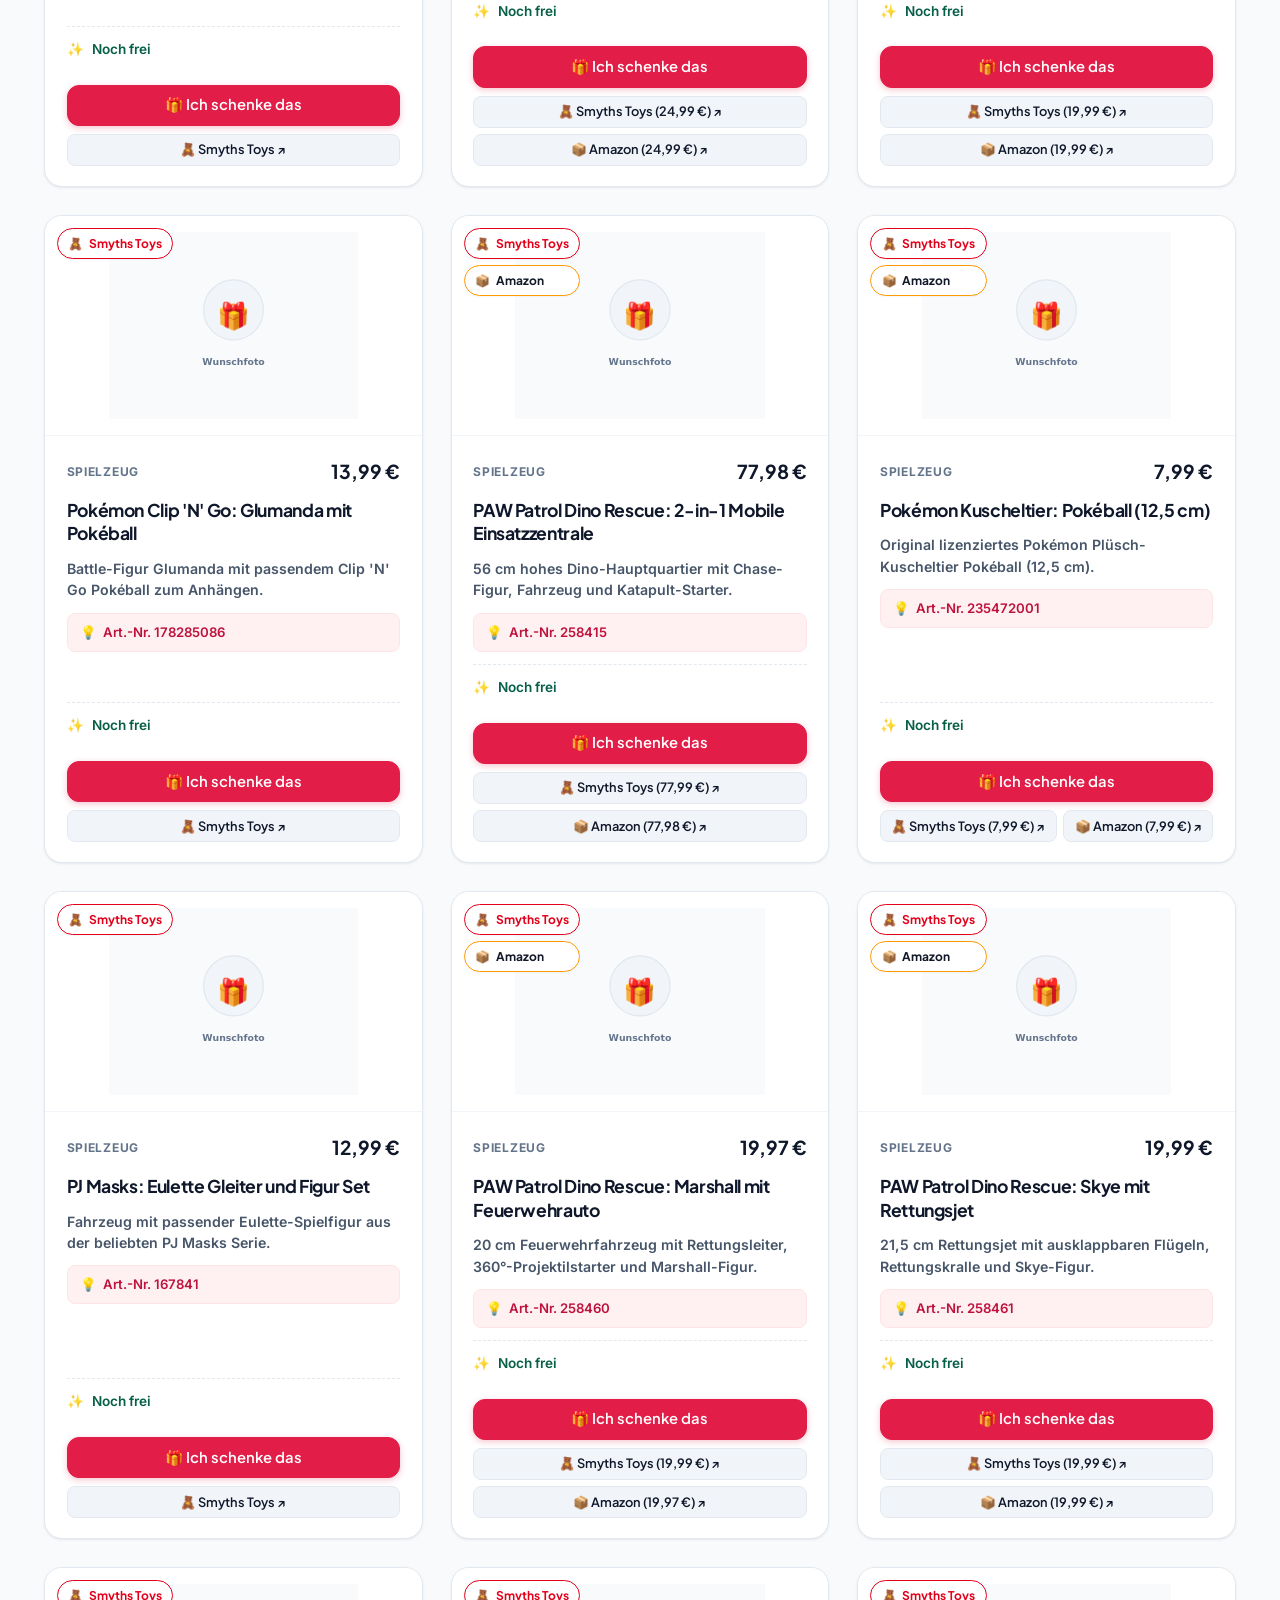
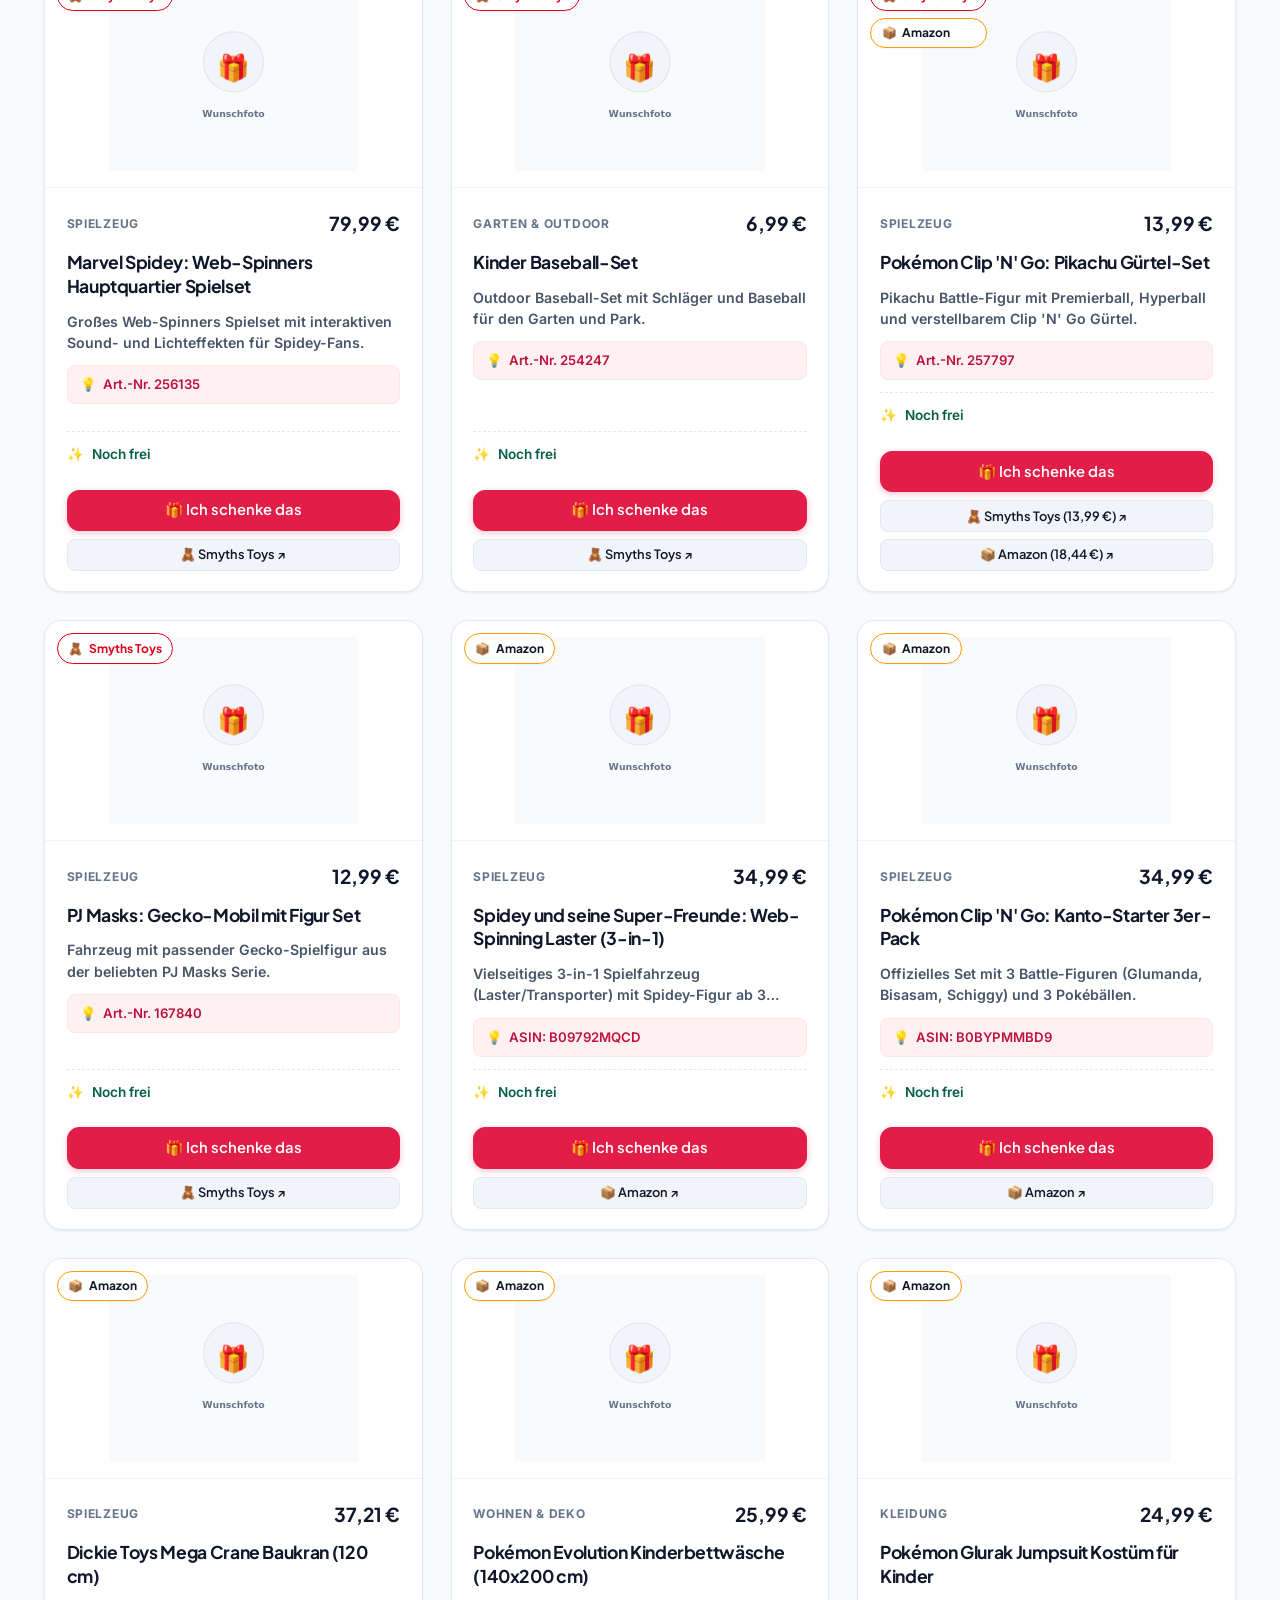
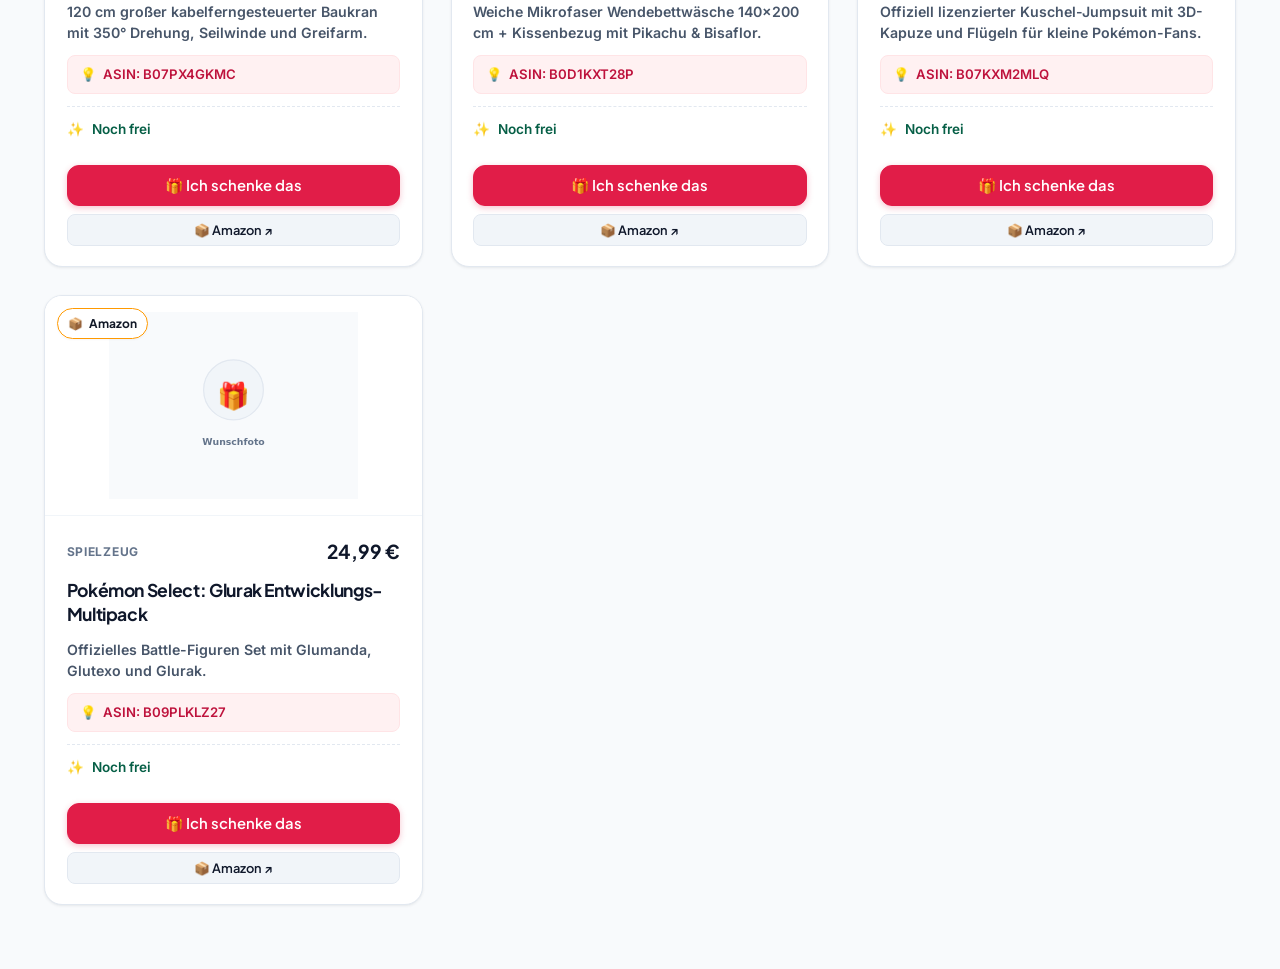
==== commit d81f9b25: "fix(mobile): robust iOS body-scroll-lock, touchmove backdrop prevention and cache busting v2.4" ====
--- a/index.html
+++ b/index.html
@@ -11,13 +11,15 @@
   <meta property="og:description" content="Finde passende Geschenkideen und reserviere Geschenke direkt online." />
   <meta property="og:type" content="website" />
 
+  <meta name="referrer" content="no-referrer-when-downgrade" />
+
   <!-- Favicon -->
   <link rel="icon" type="image/svg+xml" href="./assets/favicon.svg" />
 
   <!-- Stylesheets -->
-  <link rel="stylesheet" href="./css/index.css?v=2.2" />
-  <link rel="stylesheet" href="./css/components.css?v=2.2" />
-  <link rel="stylesheet" href="./css/responsive.css?v=2.2" />
+  <link rel="stylesheet" href="./css/index.css?v=2.4" />
+  <link rel="stylesheet" href="./css/components.css?v=2.4" />
+  <link rel="stylesheet" href="./css/responsive.css?v=2.4" />
 </head>
 <body>
   <div id="app">
@@ -38,6 +40,6 @@
   <div id="modal-root"></div>
 
   <!-- JavaScript Module -->
-  <script type="module" src="./js/app.js?v=2.2"></script>
+  <script type="module" src="./js/app.js?v=2.4"></script>
 </body>
 </html>
--- a/css/index.css
+++ b/css/index.css
@@ -93,6 +93,17 @@
   min-height: 100vh;
   display: flex;
   flex-direction: column;
+}
+
+html.modal-open,
+body.modal-open {
+  overflow: hidden !important;
+  overscroll-behavior: none !important;
+  touch-action: none;
+}
+
+body.modal-open #modal-root {
+  touch-action: auto;
 }
 
 #app {
--- a/css/components.css
+++ b/css/components.css
@@ -727,14 +727,59 @@
 }
 
 .card-actions {
-  display: grid;
-  grid-template-columns: 1fr auto;
+  display: flex;
+  flex-direction: column;
   gap: 0.5rem;
-  margin-top: 0.5rem;
-}
-
-.card-actions .btn {
+  margin-top: 0.75rem;
+}
+
+.card-primary-action {
+  display: flex;
+  gap: 0.5rem;
+}
+
+.card-primary-action .btn {
   width: 100%;
+}
+
+.card-shop-links {
+  display: flex;
+  flex-wrap: wrap;
+  gap: 0.4rem;
+}
+
+.card-shop-links .btn-shop {
+  flex: 1 1 auto;
+  font-size: 0.8rem;
+  padding: 0.4rem 0.65rem;
+  display: inline-flex;
+  align-items: center;
+  justify-content: center;
+  gap: 0.35rem;
+  text-decoration: none;
+  font-weight: 600;
+  border-radius: var(--radius-sm);
+  background-color: var(--bg-surface-alt);
+  border: 1px solid var(--border-default);
+  color: var(--text-primary);
+  transition: all var(--transition-fast);
+}
+
+.card-shop-links .btn-shop:hover {
+  background-color: var(--bg-surface);
+  border-color: var(--color-primary);
+  color: var(--color-primary);
+  transform: translateY(-1px);
+}
+
+.card-shop-links .btn-shop.shop-amazon:hover {
+  border-color: #FF9900;
+  color: #D97706;
+}
+
+.card-shop-links .btn-shop.shop-smyths:hover {
+  border-color: #E2001A;
+  color: #E2001A;
 }
 
 .card-admin-bar {
@@ -769,10 +814,10 @@
 
 .modal-overlay {
   position: fixed;
-  top: 0;
-  left: 0;
+  inset: 0;
   width: 100vw;
   height: 100vh;
+  height: 100dvh;
   background-color: rgba(15, 23, 42, 0.65);
   backdrop-filter: blur(6px);
   z-index: 10000;
@@ -781,6 +826,8 @@
   justify-content: center;
   padding: 1.25rem;
   animation: fadeIn 200ms ease forwards;
+  overscroll-behavior: contain;
+  touch-action: pan-y;
 }
 
 .modal-overlay.modal-leaving {
@@ -794,9 +841,12 @@
   width: 100%;
   max-width: 540px;
   max-height: 90vh;
+  max-height: 90dvh;
+  min-height: 0;
   display: flex;
   flex-direction: column;
   overflow: hidden;
+  overscroll-behavior: contain;
   animation: scaleIn 250ms cubic-bezier(0.16, 1, 0.3, 1) forwards;
 }
 
@@ -813,6 +863,7 @@
 }
 
 .modal-header {
+  flex-shrink: 0;
   padding: 1.25rem 1.5rem;
   border-bottom: 1px solid var(--border-default);
   display: flex;
@@ -847,6 +898,12 @@
   display: flex;
   flex-direction: column;
   gap: 1.25rem;
+  flex: 1 1 auto;
+  min-height: 0;
+  overflow-y: auto;
+  -webkit-overflow-scrolling: touch;
+  overscroll-behavior: contain;
+  touch-action: pan-y;
 }
 
 .modal-body-scrollable {
@@ -860,12 +917,14 @@
 }
 
 .modal-tabs {
+  flex-shrink: 0;
   display: flex;
   border-bottom: 1px solid var(--border-default);
   background-color: var(--bg-surface-alt);
   padding: 0.35rem 1rem 0 1rem;
   gap: 0.35rem;
   overflow-x: auto;
+  -webkit-overflow-scrolling: touch;
 }
 
 .tab-btn {
@@ -1073,6 +1132,18 @@
   cursor: pointer;
 }
 
+.badge-hint {
+  display: inline-block;
+  font-size: 0.7rem;
+  font-weight: 600;
+  background: hsl(142 60% 92%);
+  color: hsl(142 50% 30%);
+  border-radius: 99px;
+  padding: 0.1rem 0.5rem;
+  margin-left: 0.25rem;
+  vertical-align: middle;
+}
+
 /* Form Styles */
 .form-group {
   display: flex;
@@ -1160,6 +1231,7 @@
   align-items: center;
   gap: 0.75rem;
   margin-top: 1.5rem;
+  flex-shrink: 0;
 }
 
 /* Reserve Modal Specifics */
--- a/css/responsive.css
+++ b/css/responsive.css
@@ -144,22 +144,33 @@
 
   /* Modals Mobile */
   .modal-overlay {
-    padding: 0.5rem;
+    padding: 0.5rem 0.5rem 0 0.5rem;
     align-items: flex-end;
+    overscroll-behavior: contain;
   }
 
   .modal-card {
-    max-height: 88vh;
+    max-height: 90dvh;
+    max-height: 90vh;
+    min-height: 0;
     border-radius: var(--radius-xl) var(--radius-xl) 0 0;
+    overscroll-behavior: contain;
   }
 
   .modal-header {
     padding: 1rem 1.25rem;
+    flex-shrink: 0;
   }
 
   .modal-body {
     padding: 1.25rem;
     gap: 1rem;
+    flex: 1 1 auto;
+    min-height: 0;
+    overflow-y: auto;
+    -webkit-overflow-scrolling: touch;
+    overscroll-behavior: contain;
+    touch-action: pan-y;
   }
 
   .form-row-grid {
